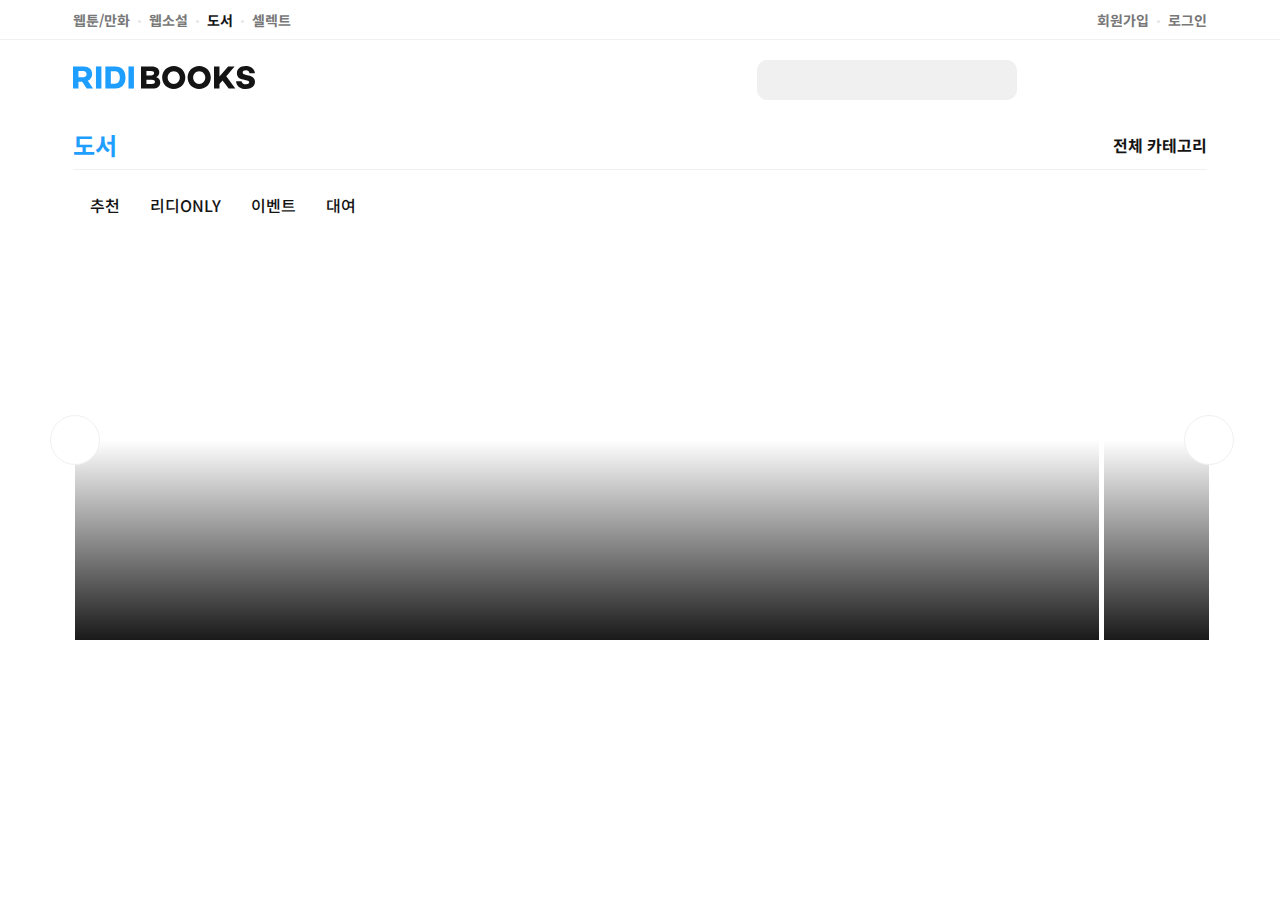
==== index.html @ 011b4545 "0718" ====
<!DOCTYPE html>
<html lang="ko">
<head>
    <meta charset="UTF-8">
    <meta http-equiv="X-UA-Compatible" content="IE=edge">
    <meta name="viewport" content="width=device-width, initial-scale=1.0">
    <title>도서추천 - 리디</title>

    <link rel="stylesheet" href="css/common.css">
    <link rel="stylesheet" href="css/index.css">
    <script src="https://ajax.aspnetcdn.com/ajax/jQuery/jquery-3.4.0.min.js"></script>
    <link rel="stylesheet" href="https://cdnjs.cloudflare.com/ajax/libs/font-awesome/6.1.1/css/all.min.css"
    integrity="sha512-KfkfwYDsLkIlwQp6LFnl8zNdLGxu9YAA1QvwINks4PhcElQSvqcyVLLD9aMhXd13uQjoXtEKNosOWaZqXgel0g=="
    crossorigin="anonymous" referrerpolicy="no-referrer" />



</head>
<body>
    <header>
        <div id="topBar">
            <div class="wrap">
                <ul id="genre" >
                    <li>웹툰/만화</li>
                    <li>웹소설</li>
                    <li>도서</li>
                    <li>셀렉트<i class="fa-solid fa-chevron-right"></i></li>
                </ul>
                <ul id="info">
                    <li>회원가입</li>
                    <li>로그인</li>
                </ul>
            </div>
        </div>
        <div id ="topImg">
            <div class="wrap">
                <div id="logo"><img src="img/logo_lidi.svg"><img src="img/logo_book.svg"></div>
                <div id="search"><i class="fa-solid fa-magnifying-glass"></i><input type="text"></div>
                <div id="icon">
                    <i class="fa-solid fa-bell fa-fw"></i>
                    <i class="fa-solid fa-cart-shopping fa-fw"></i>
                    <i class="fa-solid fa-book fa-fw"></i>
                    <i class="fa-solid fa-user fa-fw"></i>
                </div>
            </div>
        </div>
        <div id="nav">
            <div class="wrap">
                <p>도서</p>
                <div id="menu">
                    <i class="fa-solid fa-bars"></i>
                    <span>전체 카테고리</span>
                </div>
            </div>
        </div>
    </header>
    <div id="main">
        <div id ="bannerMenu">
            <div>추천</div>
            <div>리디ONLY</div>
            <div>이벤트</div>
            <div>대여</div>
        </div>
        <div id="banner">
            <div class="wrap">
                <div id="slides">
                    <div id="slideWrap">
                        <div class="slide" id="slide_1">
                            <div class="gradWrap">
                                <div class="bannerTxt">
                                    <div class="only">only</div>
                                    <h2>우리가 상상하는<br>이야기의 미래</h2>
                                    <p>우주라이크소설 7월 신작 OPEN!</p>
                                </div>
                                <div class="pageWrap">
                                    <span class="page">1</span>
                                    <span>/10</span>
                                </div>
                            </div>
                        </div>
                        <div class="slide" id="slide_2">
                            <div class="gradWrap">
                                <div class="bannerTxt">
                                    <div class="only">only</div>
                                    <h2>우리 사회에 만연한 차별을 이야기하다!</h2>
                                    <p>&lt;합의는 필요하지 않습니다&gt;</p>
                                </div>
                                <div class="pageWrap">
                                    <span class="page">2</span>
                                    <span>/10</span>
                                </div>
                            </div>
                        </div>
                        <div class="slide" id="slide_3">
                            <div class="gradWrap">
                                <div class="bannerTxt">
                                    <div class="only">only</div>
                                    <h2>전자책 신간 등록기념<br>할인 브랜드전</h2>
                                    <p>베가북스 20종 할인 혜택</p>
                                </div>
                                <div class="pageWrap">
                                    <span class="page">3</span>
                                    <span>/10</span>
                                </div>
                            </div>
                        </div>
                        <div class="slide" id="slide_4">
                            <div class="gradWrap">
                                <div class="bannerTxt">
                                    <div class="only">only</div>
                                    <h2>사이비 교단에서<br>실종신고가 접수됐다</h2>
                                    <p>전건우 원작&lt;희생양&gt;</p>
                                </div>
                                <div class="pageWrap">
                                    <span class="page">4</span>
                                    <span>/10</span>
                                </div>
                            </div>
                        </div>
                        <div class="slide" id="slide_5">
                            <div class="gradWrap">
                                <div class="bannerTxt">
                                    <div class="only">세트</div>
                                    <h2>여름맞이<br>해리포터 특별세트전</h2>
                                    <p>기간 한정 특별세트 + 5% 포인트백</p>
                                    <p>&copy;JKR/Pottermore. TM WBEI.</p>
                                </div>
                                <div class="pageWrap">
                                    <span class="page">5</span>
                                    <span>/10</span>
                                </div>
                            </div>
                        </div>
                        <div class="slide" id="slide_6">
                            <div class="gradWrap">
                                <div class="bannerTxt">
                                    <div class="only">셀렉트</div>
                                    <h2>리디셀렉트<br>7월 업데이트 공개!</h2>
                                    <p>새로운 도서들의 업데이트 일정을 미리 확인하세요</p>
                                </div>
                                <div class="pageWrap">
                                    <span class="page">6</span>
                                    <span>/10</span>
                                </div>
                            </div>
                        </div>
                        <div class="slide" id="slide_7">
                            <div class="gradWrap">
                                <div class="bannerTxt">
                                    <div class="only">only</div>
                                    <h2>수능 보기 싫어서<br>전염병 옮긴 아이들</h2>
                                    <p>범유진 원작 &lt;좀비주스&gt;</p>
                                </div>
                                <div class="pageWrap">
                                    <span class="page">7</span>
                                    <span>/10</span>
                                </div>
                            </div>
                        </div>
                        <div class="slide" id="slide_8">
                            <div class="gradWrap">
                                <div class="bannerTxt">
                                    <div class="only">only</div>
                                    <h2>파울로 코엘료 신간<br>&lt;다섯번째 산&gt;</h2>
                                    <p>당신만의 신화가 시작된다!</p>
                                    <p>&copy;파울로 코엘료/문학동네</p>
                                </div>
                                <div class="pageWrap">
                                    <span class="page">8</span>
                                    <span>/10</span>
                                </div>
                            </div>
                        </div>
                        <div class="slide" id="slide_9">
                            <div class="gradWrap">
                                <div class="bannerTxt">
                                    <div class="only">대여</div>
                                    <h2>미국 집집마다 있는<br>최고의 판타지</h2>
                                    <p>&lt;윙페더 사가&gt; 대여 90% <i class="fa-solid fa-caret-down"></i></p>
                                </div>
                                <div class="pageWrap">
                                    <span class="page">9</span>
                                    <span>/10</span>
                                </div>
                            </div>
                        </div>
                        <div class="slide" id="slide_10">
                            <div class="gradWrap">
                                <div class="bannerTxt">
                                    <div class="only">only</div>
                                    <h2>화제의 웹툰<br>원작 도서 모음전</h2>
                                    <p>재밌게 본 웹툰, 그 원작이 궁금하다면?</p>
                                </div>
                                <div class="pageWrap">
                                    <span class="page">10</span>
                                    <span>/10</span>
                                </div>
                            </div>
                        </div>
                    </div>
                </div>
                <ul>
                    <li id="prev"><i class="fa-solid fa-angle-left arrow"></i></li>
                    <li id="next"><i class="fa-solid fa-angle-right arrow"></i></li>
                </ul>
            </div>
        </div>
    </div>
    <footer></footer>
    <script src="javascript/index.js"></script>
</body>
</html>
---- css/common.css ----
* {margin: 0; padding: 0; box-sizing: border-box;}
ul,li,ol {list-style: none;}
a {text-decoration: none; color:black}
---- css/index.css ----
@import url("https://fonts.googleapis.com/css2?family=Noto+Sans+KR&display=swap");
@font-face {
  font-family: "RIDIBatang";
  src: url("https://cdn.jsdelivr.net/gh/projectnoonnu/noonfonts_twelve@1.0/RIDIBatang.woff") format("woff");
  font-weight: normal;
  font-style: normal;
}
p, i, li, span, div {
  font-family: -apple-system, BlinkMacSystemFont, "Apple SD Gothic Neo", "Helvetica Neue", ridi-roboto, "Noto Sans KR", sans-serif;
}

.wrap {
  width: 1134px;
  margin: 0 auto;
}

#topBar {
  width: 100%;
  height: 40px;
  border-bottom: 1px solid #f0f0f0;
}
#topBar .wrap {
  height: 40px;
  display: flex;
  justify-content: space-between;
}
#topBar .wrap ul {
  display: flex;
  align-items: center;
}

#genre li {
  float: left;
  font-size: 14px;
  color: rgb(120, 120, 120);
  font-weight: 700;
  cursor: pointer;
}
#genre li:not(:last-of-type)::after {
  content: "";
  width: 3px;
  height: 3px;
  border-radius: 50%;
  background: #e6e6e6;
  display: inline-block;
  margin: 3px 8px;
}
#genre li:nth-of-type(3) {
  cursor: context-menu;
  color: rgb(20, 20, 20);
}
#genre li:not(:nth-of-type(3)):hover {
  opacity: 0.4;
}

.fa-chevron-right {
  font-size: 0.8em;
}

#info li {
  float: left;
  font-size: 14px;
  color: rgb(120, 120, 120);
  font-weight: 700;
  cursor: pointer;
}
#info li:hover {
  opacity: 0.4;
}
#info li:not(:last-of-type)::after {
  content: "";
  width: 3px;
  height: 3px;
  border-radius: 50%;
  background: #e6e6e6;
  display: inline-block;
  margin: 3px 8px;
}

#topImg {
  width: 100%;
  height: 80px;
  display: flex;
  align-items: center;
}
#topImg .wrap {
  display: flex;
}

#logo {
  width: calc(100% - 260px - 180px - 10px);
  align-self: center;
}
#logo img {
  width: auto;
  height: 23px;
  margin-right: 7px;
  cursor: pointer;
}

#search {
  width: 260px;
  height: 40px;
  margin-right: 10px;
  background: #f0f0f0;
  border-radius: 10px;
  display: flex;
  align-items: center;
  justify-content: center;
}
#search i {
  font-size: 16px;
  color: #787878;
  margin-right: 10px;
}

input {
  width: 210px;
  border: none;
  background: transparent;
  font-size: 18px;
}
input:focus {
  outline: none;
}

#icon {
  width: 180px;
  height: 40px;
  display: flex;
  align-items: center;
  justify-content: center;
  font-size: 28px;
}

#nav .wrap {
  height: 50px;
  display: flex;
  align-items: center;
  justify-content: space-between;
  border-bottom: 1px solid #f0f0f0;
}
#nav p {
  font-size: 24px;
  color: #1e9eff;
  font-weight: 700;
}
#nav span {
  font-size: 16px;
  color: #141414;
  font-weight: 700;
  cursor: pointer;
}
#nav i {
  cursor: pointer;
  font-size: 16px;
}

#main {
  width: 1130px;
  height: auto;
  margin: 0 auto;
}

#bannerMenu {
  height: 70px;
  display: flex;
  align-items: center;
  font-weight: 500;
}
#bannerMenu div {
  width: auto;
  font-size: 16px;
  cursor: pointer;
  color: #141414;
  padding: 4px 15px;
}
#bannerMenu div:not(.on):hover {
  opacity: 0.4;
}

.on {
  background: #1e9eff;
  border-radius: 15px;
  cursor: context-menu !important;
  color: white !important;
  opacity: 1;
}

#slides {
  width: 100%;
  height: 400px;
  overflow: hidden;
  position: relative;
}

#slideWrap {
  width: 1000%;
  height: 400px;
}

.slide {
  width: 1024px;
  height: 400px;
  float: left;
  border-radius: 5px;
  margin-right: 5px;
  color: white;
  position: relative;
  background-position: center !important;
  background-size: cover !important;
  background-repeat: no-repeat !important;
}

.gradWrap {
  width: 100%;
  height: 100%;
  background-image: linear-gradient(transparent, rgba(0, 0, 0, 0), rgba(0, 0, 0, 0.9));
}

#banner .wrap {
  position: relative;
}
#banner .wrap li {
  width: 50px;
  height: 50px;
  background: white;
  position: absolute;
  top: 50%;
  border: 1px solid #f0f0f0;
  transform: translateY(-50%);
  border-radius: 50%;
  display: flex;
  align-items: center;
  justify-content: center;
  cursor: pointer;
}

#prev {
  left: -25px;
}

#next {
  right: -25px;
}

.arrow {
  font-size: 20px;
}
.arrow:hover {
  opacity: 0.4;
}

.bannerTxt {
  position: absolute;
  left: 40px;
  bottom: 40px;
  display: none;
}

.only {
  width: 40px;
  height: 20px;
  border: 1px solid white;
  border-radius: 2px;
  font-size: 10px;
  display: flex;
  align-items: center;
  justify-content: center;
  text-transform: uppercase;
}

.pageWrap {
  font-size: 14px;
  position: absolute;
  bottom: 40px;
  right: 40px;
  color: white;
  background: rgba(0, 0, 0, 0.1);
  border-radius: 12px;
  padding: 2px 10px;
  display: none;
}
.pageWrap span:nth-of-type(2) {
  opacity: 0.4;
}

.page {
  opacity: 1;
  margin-right: 3px;
}

#slide_5 p:last-of-type, #slide_8 p:last-of-type {
  opacity: 0.4;
  font-size: 12px;
}
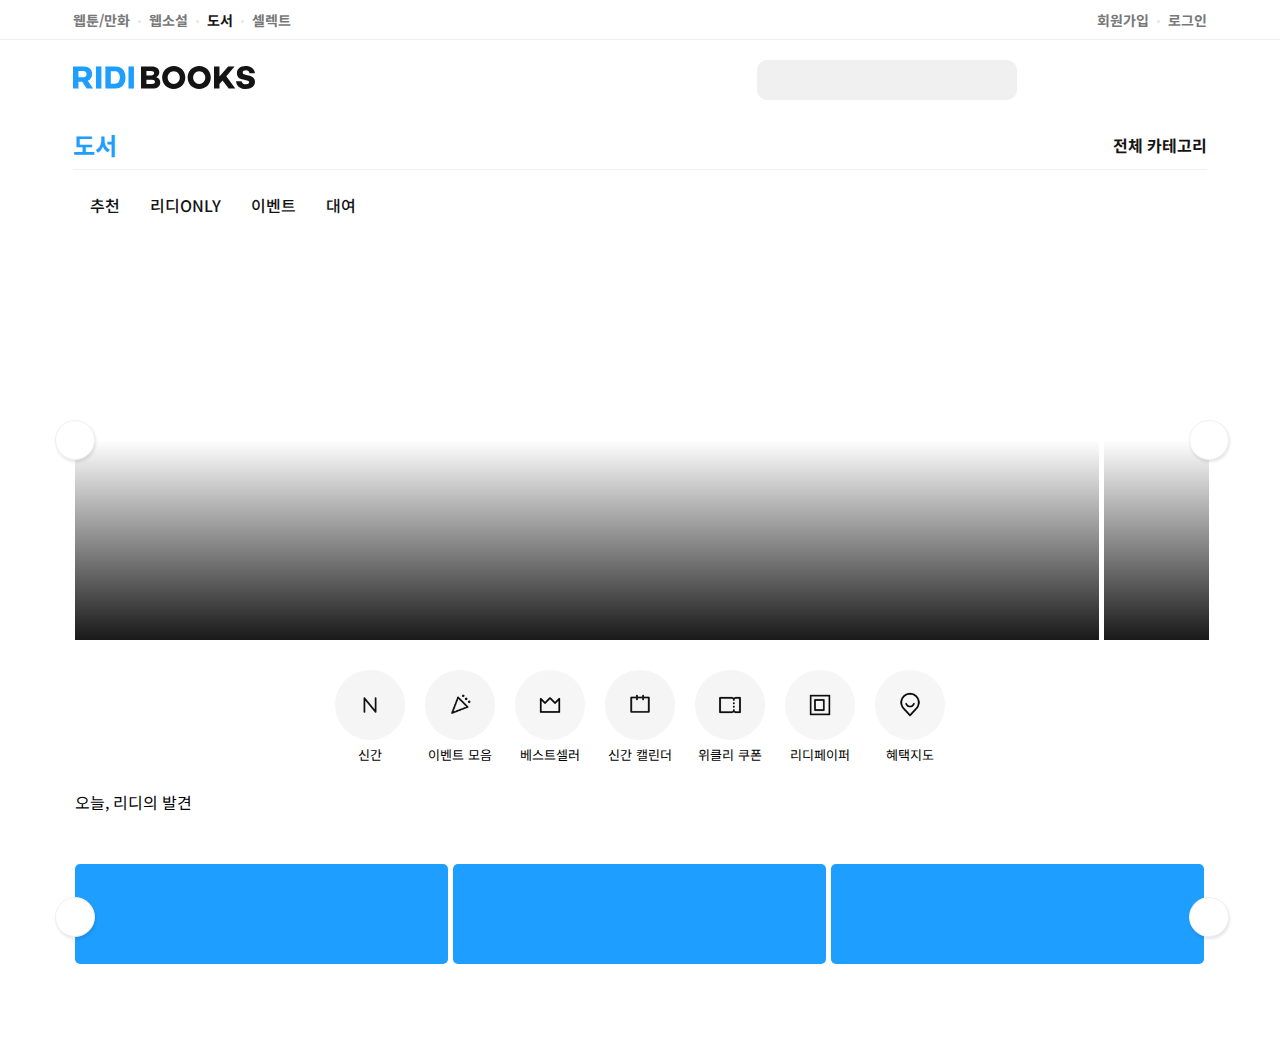
==== commit 5a827cf5: "0718_3" ====
--- a/index.html
+++ b/index.html
@@ -55,13 +55,13 @@
         </div>
     </header>
     <div id="main">
-        <div id ="bannerMenu">
+        <section id ="bannerMenu">
             <div>추천</div>
             <div>리디ONLY</div>
             <div>이벤트</div>
             <div>대여</div>
-        </div>
-        <div id="banner">
+        </section>
+        <section id="banner">
             <div class="wrap">
                 <div id="slides">
                     <div id="slideWrap">
@@ -204,7 +204,106 @@
                     <li id="next"><i class="fa-solid fa-angle-right arrow"></i></li>
                 </ul>
             </div>
-        </div>
+        </section>
+        <section id="iconMenu">
+            <div>
+                <div class="iconImg" id="iconImg_1"></div>
+                <div class="iconTxt">신간</div>
+            </div>
+            <div>
+                <div class="iconImg" id="iconImg_2"></div>
+                <div class="iconTxt">이벤트 모음</div>
+            </div>
+            <div>
+                <div class="iconImg" id="iconImg_3"></div>
+                <div class="iconTxt">베스트셀러</div>
+            </div>
+            <div>
+                <div class="iconImg" id="iconImg_4"></div>
+                <div class="iconTxt">신간 캘린더</div>
+            </div>
+            <div>
+                <div class="iconImg" id="iconImg_5"></div>
+                <div class="iconTxt">위클리 쿠폰</div>
+            </div>
+            <div>
+                <div class="iconImg" id="iconImg_6"></div>
+                <div class="iconTxt">리디페이퍼</div>
+            </div>
+            <div>
+                <div class="iconImg" id="iconImg_7"></div>
+                <div class="iconTxt">혜택지도</div>
+            </div>
+        </section>
+        <section id="slide_2">
+            <div class="wrap">
+                <p>오늘, 리디의 발견</p>
+                <div id="slides_2">
+                    <div id="slidesWrap_2">
+                        <div class="slide_2" id="slide_2_1">
+                            <div class="bookWrap">
+                                <div class="backColor">
+                                    <div class="thumb"></div>
+                                </div>
+                            </div>
+                            <div class="bookTxt"></div>
+                        </div>
+                        <div class="slide_2" id="slide_2_2">
+                            <div class="bookWrap">
+                                <div class="backColor">
+                                    <div class="thumb"></div>
+                                </div>
+                            </div>
+                            <div class="bookTxt"></div>
+                        </div>
+                        <div class="slide_2" id="slide_2_3">
+                            <div class="bookWrap">
+                                <div class="backColor">
+                                    <div class="thumb"></div>
+                                </div>
+                            </div>
+                            <div class="bookTxt"></div>
+                        </div>
+                        <div class="slide_2" id="slide_2_4">
+                            <div class="bookWrap">
+                                <div class="backColor">
+                                    <div class="thumb"></div>
+                                </div>
+                            </div>
+                            <div class="bookTxt"></div>
+                        </div>
+                        <div class="slide_2" id="slide_2_5">
+                            <div class="bookWrap">
+                                <div class="backColor">
+                                    <div class="thumb"></div>
+                                </div>
+                            </div>
+                            <div class="bookTxt"></div>
+                        </div>
+                        <div class="slide_2" id="slide_2_6">
+                            <div class="bookWrap">
+                                <div class="backColor">
+                                    <div class="thumb"></div>
+                                </div>
+                            </div>
+                            <div class="bookTxt"></div>
+                        </div>
+                        <div class="slide_2" id="slide_2_7">
+                            <div class="bookWrap">
+                                <div class="backColor">
+                                    <div class="thumb"></div>
+                                </div>
+                            </div>
+                            <div class="bookTxt"></div>
+                        </div>
+                    </div>
+                </div>
+                <ul>
+                    <li id="prev_2"><i class="fa-solid fa-angle-left arrow"></i></li>
+                    <li id="next_2"><i class="fa-solid fa-angle-right arrow"></i></li>
+                </ul>
+            </div>
+        </section>
     </div>
     <footer></footer>
     <script src="javascript/index.js"></script>
--- a/css/index.css
+++ b/css/index.css
@@ -222,8 +222,8 @@
   position: relative;
 }
 #banner .wrap li {
-  width: 50px;
-  height: 50px;
+  width: 40px;
+  height: 40px;
   background: white;
   position: absolute;
   top: 50%;
@@ -234,21 +234,22 @@
   align-items: center;
   justify-content: center;
   cursor: pointer;
+  box-shadow: 1px 2px 3px rgba(0, 0, 0, 0.1);
+}
+#banner .wrap li:hover i {
+  opacity: 0.4;
 }
 
 #prev {
-  left: -25px;
+  left: -20px;
 }
 
 #next {
-  right: -25px;
+  right: -20px;
 }
 
 .arrow {
   font-size: 20px;
-}
-.arrow:hover {
-  opacity: 0.4;
 }
 
 .bannerTxt {
@@ -293,4 +294,157 @@
 #slide_5 p:last-of-type, #slide_8 p:last-of-type {
   opacity: 0.4;
   font-size: 12px;
+}
+
+#iconMenu {
+  width: 100%;
+  height: 150px;
+  display: flex;
+  align-items: center;
+  justify-content: center;
+  cursor: pointer;
+}
+#iconMenu > div {
+  width: 70px;
+  height: 90px;
+  margin: 0px 10px;
+}
+
+.iconImg {
+  width: 70px;
+  height: 70px;
+  background-position: center !important;
+  background-size: cover !important;
+  background-repeat: no-repeat !important;
+}
+
+#iconImg_1 {
+  background: url(../img/icon_1.png);
+}
+
+#iconImg_2 {
+  background: url(../img/icon_2.png);
+}
+
+#iconImg_3 {
+  background: url(../img/icon_3.png);
+}
+
+#iconImg_4 {
+  background: url(../img/icon_4.png);
+}
+
+#iconImg_5 {
+  background: url(../img/icon_5.png);
+}
+
+#iconImg_6 {
+  background: url(../img/icon_6.png);
+}
+
+#iconImg_7 {
+  background: url(../img/icon_7.png);
+}
+
+.iconTxt {
+  font-size: 13px;
+  text-align: center;
+  padding-top: 5px;
+}
+
+#slides_2 {
+  width: 100%;
+  height: 230px;
+  overflow: hidden;
+  position: relative;
+}
+
+#slidesWrap_2 {
+  width: 300%;
+  height: 230px;
+}
+
+.slide_2 {
+  width: 378px;
+  height: 230px;
+  float: left;
+  border-radius: 5px;
+  color: white;
+  position: relative;
+}
+
+.bookWrap {
+  width: calc(100% - 5px);
+  height: 150px;
+  overflow: hidden;
+  position: relative;
+  margin-right: 5px;
+}
+.bookWrap .backColor {
+  width: 100%;
+  height: 100px;
+  position: absolute;
+  top: 50px;
+  background: #1e9eff;
+  border-radius: 5px;
+}
+.bookWrap .backColor .thumb {
+  height: 150px;
+  display: flex;
+  justify-content: center;
+  position: relative;
+  top: -50px;
+}
+.bookWrap .backColor .thumb img {
+  height: 170px;
+}
+
+.bookTxt {
+  width: 250px;
+  text-overflow: ellipsis;
+  text-align: center;
+  margin: 0 auto;
+}
+.bookTxt h2 {
+  padding-top: 10px;
+  color: black;
+  font-size: 16px;
+}
+.bookTxt p {
+  color: #787878;
+  font-size: 14px;
+}
+
+#slide_2 .wrap {
+  position: relative;
+}
+#slide_2 .wrap li {
+  width: 40px;
+  height: 40px;
+  background: white;
+  position: absolute;
+  top: 50%;
+  border: 1px solid #f0f0f0;
+  transform: translateY(-50%);
+  border-radius: 50%;
+  display: flex;
+  align-items: center;
+  justify-content: center;
+  cursor: pointer;
+  box-shadow: 1px 2px 3px rgba(0, 0, 0, 0.1);
+}
+#slide_2 .wrap li:hover i {
+  opacity: 0.4;
+}
+
+#prev_2 {
+  left: -20px;
+}
+
+#next_2 {
+  right: -20px;
+}
+
+.hide {
+  display: none !important;
 }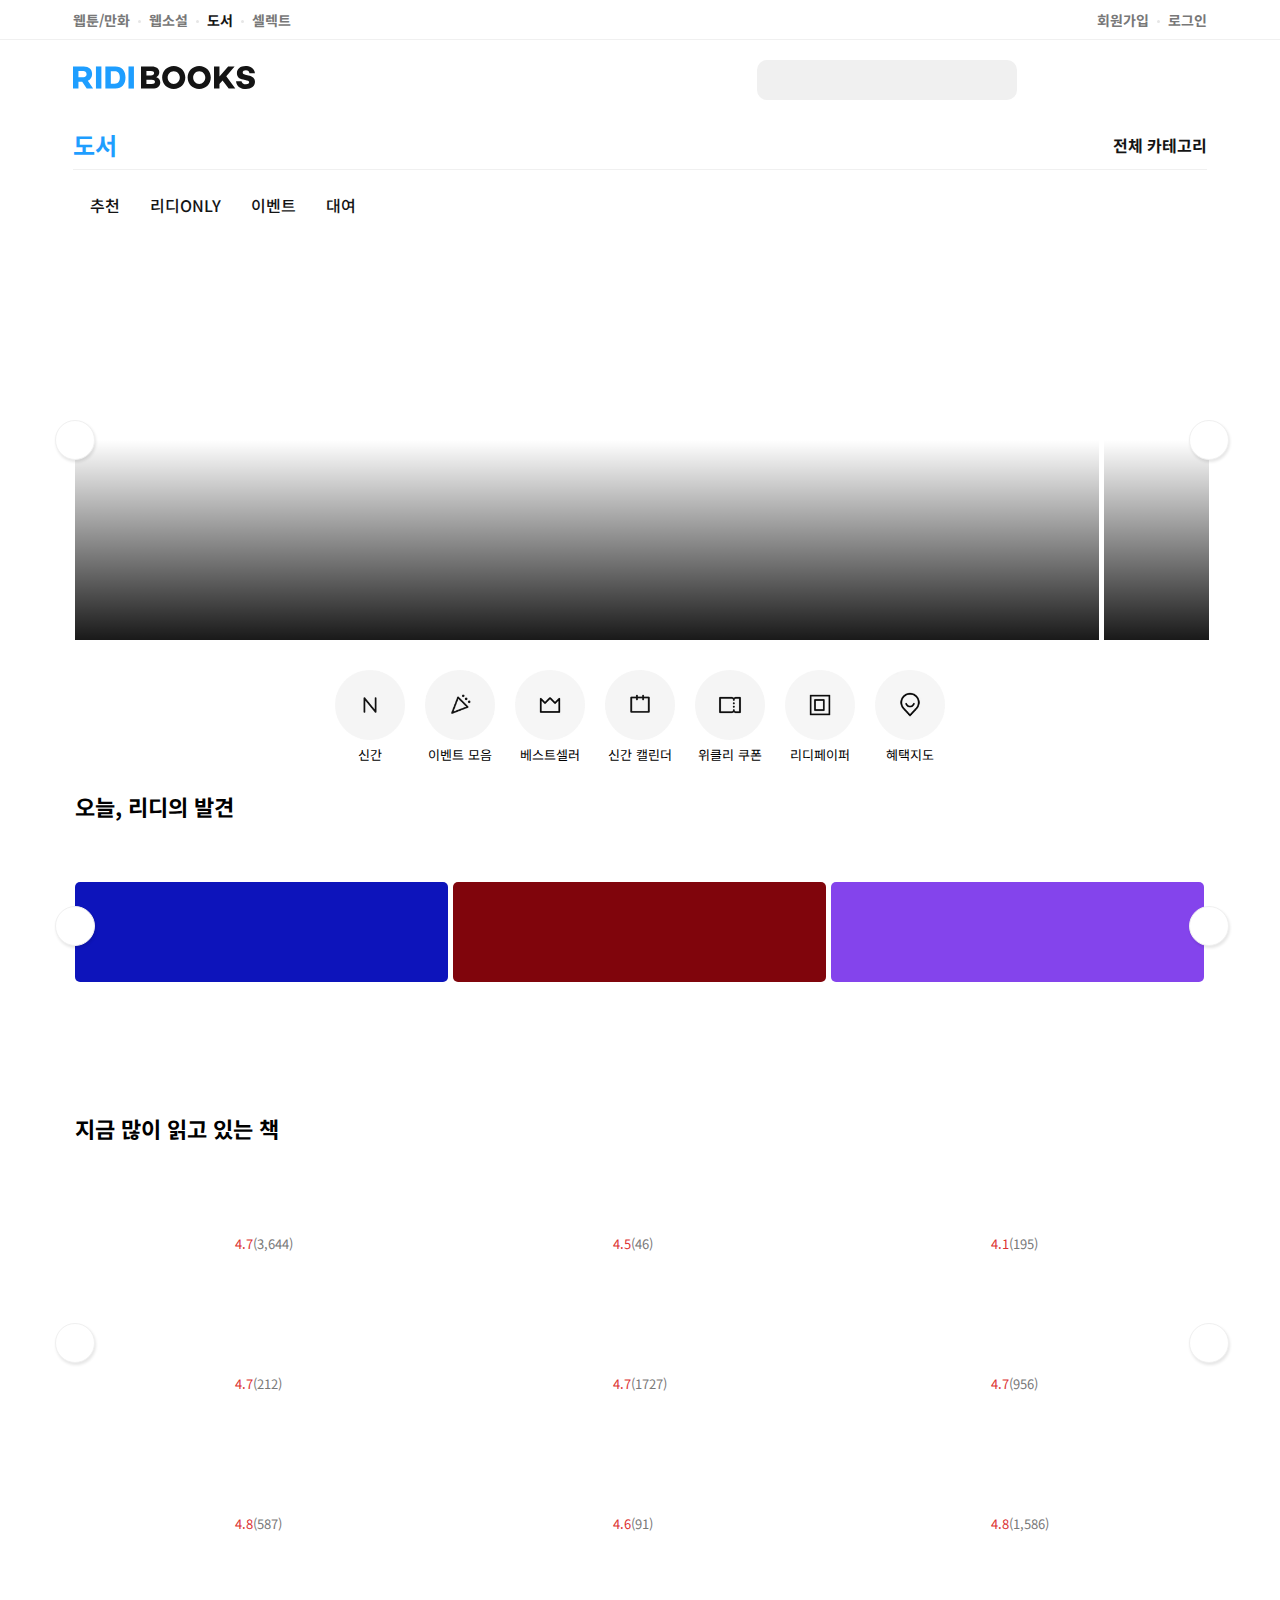
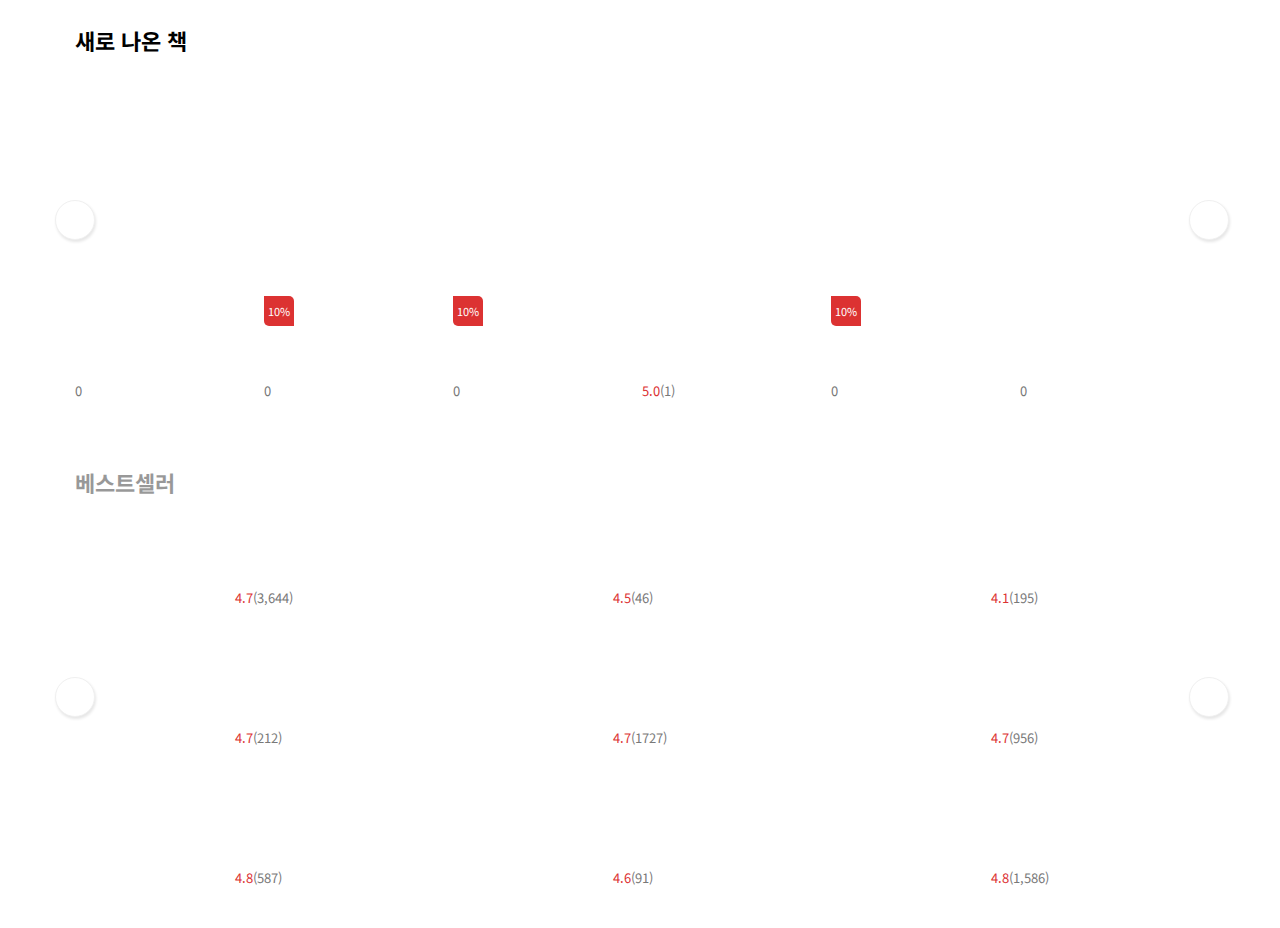
==== commit 9f19313e: "0719" ====
--- a/index.html
+++ b/index.html
@@ -304,6 +304,491 @@
                 </ul>
             </div>
         </section>
+        <section id="slide_3">
+            <div class="wrap">
+                <p>지금 많이 읽고 있는 책</p>
+                <div id="slides_3">
+                    <div id="slidesWrap_3">
+                        <div class="slide_3" id="slide_3_1">
+                            <div class="cover"></div>
+                            <div class="rank"></div>
+                            <div class="textWrap_3">
+                                <div class="title"></div>
+                                <div class="writer"></div>
+                                <div class="star"><span>4.7</span><span>(3,644)</span></div>
+                            </div>
+                        </div>
+                        <div class="slide_3" id="slide_3_2">
+                            <div class="cover"></div>
+                            <div class="rank"></div>
+                            <div class="textWrap_3">
+                                <div class="title"></div>
+                                <div class="writer"></div>
+                                <div class="star"><span>4.7</span><span>(212)</span></div>
+                            </div>
+                        </div>
+                        <div class="slide_3" id="slide_3_3">
+                            <div class="cover"></div>
+                            <div class="rank"></div>
+                            <div class="textWrap_3">
+                                <div class="title"></div>
+                                <div class="writer"></div>
+                                <div class="star"><span>4.8</span><span>(587)</span></div>
+                            </div>
+                        </div>
+                        <div class="slide_3" id="slide_3_4">
+                            <div class="cover"></div>
+                            <div class="rank"></div>
+                            <div class="textWrap_3">
+                                <div class="title"></div>
+                                <div class="writer"></div>
+                                <div class="star"><span>4.5</span><span>(46)</span></div>
+                            </div>
+                        </div>
+                        <div class="slide_3" id="slide_3_5">
+                            <div class="cover"></div>
+                            <div class="rank"></div>
+                            <div class="textWrap_3">
+                                <div class="title"></div>
+                                <div class="writer"></div>
+                                <div class="star"><span>4.7</span><span>(1727)</span></div>
+                            </div>
+                        </div>
+                        <div class="slide_3" id="slide_3_6">
+                            <div class="cover"></div>
+                            <div class="rank"></div>
+                            <div class="textWrap_3">
+                                <div class="title"></div>
+                                <div class="writer"></div>
+                                <div class="star"><span>4.6</span><span>(91)</span></div>
+                            </div>
+                        </div>
+                        <div class="slide_3" id="slide_3_7">
+                            <div class="cover"></div>
+                            <div class="rank"></div>
+                            <div class="textWrap_3">
+                                <div class="title"></div>
+                                <div class="writer"></div>
+                                <div class="star"><span>4.1</span><span>(195)</span></div>
+                            </div>
+                        </div>
+                        <div class="slide_3" id="slide_3_8">
+                            <div class="cover"></div>
+                            <div class="rank"></div>
+                            <div class="textWrap_3">
+                                <div class="title"></div>
+                                <div class="writer"></div>
+                                <div class="star"><span>4.7</span><span>(956)</span></div>
+                            </div>
+                        </div>
+                        <div class="slide_3" id="slide_3_9">
+                            <div class="cover"></div>
+                            <div class="rank"></div>
+                            <div class="textWrap_3">
+                                <div class="title"></div>
+                                <div class="writer"></div>
+                                <div class="star"><span>4.8</span><span>(1,586)</span></div>
+                            </div>
+                        </div>
+                        <div class="slide_3" id="slide_3_10">
+                            <div class="cover"></div>
+                            <div class="rank"></div>
+                            <div class="textWrap_3">
+                                <div class="title"></div>
+                                <div class="writer"></div>
+                                <div class="star"><span>4.1</span><span>(23)</span></div>
+                            </div>
+                        </div>
+                        <div class="slide_3" id="slide_3_11">
+                            <div class="cover"></div>
+                            <div class="rank"></div>
+                            <div class="textWrap_3">
+                                <div class="title"></div>
+                                <div class="writer"></div>
+                                <div class="star"><span>4.8</span><span>(468)</span></div>
+                            </div>
+                        </div>
+                        <div class="slide_3" id="slide_3_12">
+                            <div class="cover"></div>
+                            <div class="rank"></div>
+                            <div class="textWrap_3">
+                                <div class="title"></div>
+                                <div class="writer"></div>
+                                <div class="star"><span>0</span><span>()</span></div>
+                            </div>
+                        </div>
+                        <div class="slide_3" id="slide_3_13">
+                            <div class="cover"></div>
+                            <div class="rank"></div>
+                            <div class="textWrap_3">
+                                <div class="title"></div>
+                                <div class="writer"></div>
+                                <div class="star"><span>4.8</span><span>(379)</span></div>
+                            </div>
+                        </div>
+                        <div class="slide_3" id="slide_3_14">
+                            <div class="cover"></div>
+                            <div class="rank"></div>
+                            <div class="textWrap_3">
+                                <div class="title"></div>
+                                <div class="writer"></div>
+                                <div class="star"><span>4.2</span><span>(38)</span></div>
+                            </div>
+                        </div>
+                        <div class="slide_3" id="slide_3_15">
+                            <div class="cover"></div>
+                            <div class="rank"></div>
+                            <div class="textWrap_3">
+                                <div class="title"></div>
+                                <div class="writer"></div>
+                                <div class="star"><span>4.6</span><span>(167)</span></div>
+                            </div>
+                        </div>
+                        <div class="slide_3" id="slide_3_16">
+                            <div class="cover"></div>
+                            <div class="rank"></div>
+                            <div class="textWrap_3">
+                                <div class="title"></div>
+                                <div class="writer"></div>
+                                <div class="star"><span>4.5</span><span>(68)</span></div>
+                            </div>
+                        </div>
+                        <div class="slide_3" id="slide_3_17">
+                            <div class="cover"></div>
+                            <div class="rank"></div>
+                            <div class="textWrap_3">
+                                <div class="title"></div>
+                                <div class="writer"></div>
+                                <div class="star"><span>4.1</span><span>(120)</span></div>
+                            </div>
+                        </div>
+                        <div class="slide_3" id="slide_3_18">
+                            <div class="cover"></div>
+                            <div class="rank"></div>
+                            <div class="textWrap_3">
+                                <div class="title"></div>
+                                <div class="writer"></div>
+                                <div class="star"><span>4.3</span><span>(8)</span></div>
+                            </div>
+                        </div>
+                    </div>
+
+                </div>
+                <ul>
+                    <li id="prev_3"><i class="fa-solid fa-angle-left arrow"></i></li>
+                    <li id="next_3"><i class="fa-solid fa-angle-right arrow"></i></li>
+                </ul>
+            </div>
+        </section>
+        <section id="slide_4">
+            <div class="wrap">
+                <p>새로 나온 책<i class="fa-solid fa-chevron-right"></i></p>
+                <div id="slides_4">
+                    <div id="slidesWrap_4">
+                        <div id="slide_4_1" class="slide_4">
+                            <div class="thumb_4"></div>
+                            <div class="title_4"></div>
+                            <div class="author_4"></div>
+                            <div class="star_4"><i class='fa-solid fa-star'></i><span></span><span>0</span></div>
+                        </div>
+                        <div id="slide_4_2" class="slide_4">
+                            <div class="thumb_4"><div class="discount">10%</div></div>
+                            <div class="title_4"></div>
+                            <div class="author_4"></div>
+                            <div class="star_4"><i class='fa-solid fa-star'></i><span></span><span>0</span></div>
+                        </div>
+                        <div id="slide_4_3" class="slide_4">
+                            <div class="thumb_4"><div class="discount">10%</div></div>
+                            <div class="title_4"></div>
+                            <div class="author_4"></div>
+                            <div class="star_4"><i class='fa-solid fa-star'></i><span></span><span>0</span></div>
+                        </div>
+                        <div id="slide_4_4" class="slide_4">
+                            <div class="thumb_4"></div>
+                            <div class="title_4"></div>
+                            <div class="author_4"></div>
+                            <div class="star_4"><i class='fa-solid fa-star'></i><span>5.0</span><span>(1)</span></div>
+                        </div>
+                        <div id="slide_4_5" class="slide_4">
+                            <div class="thumb_4"><div class="discount">10%</div></div>
+                            <div class="title_4"></div>
+                            <div class="author_4"></div>
+                            <div class="star_4"><i class='fa-solid fa-star'></i><span></span><span>0</span></div>
+                        </div>
+                        <div id="slide_4_6" class="slide_4">
+                            <div class="thumb_4"></div>
+                            <div class="title_4"></div>
+                            <div class="author_4"></div>
+                            <div class="star_4"><i class='fa-solid fa-star'></i><span></span><span>0</span></div>
+                        </div>
+                        <div id="slide_4_7" class="slide_4">
+                            <div class="thumb_4"></div>
+                            <div class="title_4"></div>
+                            <div class="author_4"></div>
+                            <div class="star_4"><i class='fa-solid fa-star'></i><span></span><span>0</span></div>
+                        </div>
+                        <div id="slide_4_8" class="slide_4">
+                            <div class="thumb_4"><div class="discount">10%</div></div>
+                            <div class="title_4"></div>
+                            <div class="author_4"></div>
+                            <div class="star_4"><i class='fa-solid fa-star'></i><span></span><span>0</span></div>
+                        </div>
+                        <div id="slide_4_9" class="slide_4">
+                            <div class="thumb_4"><div class="discount">10%</div></div>
+                            <div class="title_4"></div>
+                            <div class="author_4"></div>
+                            <div class="star_4"><i class='fa-solid fa-star'></i><span></span><span>0</span></div>
+                        </div>
+                        <div id="slide_4_10" class="slide_4">
+                            <div class="thumb_4"><div class="discount">10%</div></div>
+                            <div class="title_4"></div>
+                            <div class="author_4"></div>
+                            <div class="star_4"><i class='fa-solid fa-star'></i><span></span><span>0</span></div>
+                        </div>
+                        <div id="slide_4_11" class="slide_4">
+                            <div class="thumb_4"></div>
+                            <div class="title_4"></div>
+                            <div class="author_4"></div>
+                            <div class="star_4"><i class='fa-solid fa-star'></i><span>5.0</span><span>(1)</span></div>
+                        </div>
+                        <div id="slide_4_12" class="slide_4">
+                            <div class="thumb_4"></div>
+                            <div class="title_4"></div>
+                            <div class="author_4"></div>
+                            <div class="star_4"><i class='fa-solid fa-star'></i><span></span><span>0</span></div>
+                        </div>
+                        <div id="slide_4_13" class="slide_4">
+                            <div class="thumb_4"><div class="discount">10%</div></div>
+                            <div class="title_4"></div>
+                            <div class="author_4"></div>
+                            <div class="star_4"><i class='fa-solid fa-star'></i><span></span><span>0</span></div>
+                        </div>
+                        <div id="slide_4_14" class="slide_4">
+                            <div class="thumb_4"><div class="discount">10%</div></div>
+                            <div class="title_4"></div>
+                            <div class="author_4"></div>
+                            <div class="star_4"><i class='fa-solid fa-star'></i><span></span><span>0</span></div>
+                        </div>
+                        <div id="slide_4_15" class="slide_4">
+                            <div class="thumb_4"><div class="discount">10%</div></div>
+                            <div class="title_4"></div>
+                            <div class="author_4"></div>
+                            <div class="star_4"><i class='fa-solid fa-star'></i><span></span><span>0</span></div>
+                        </div>
+                        <div id="slide_4_16" class="slide_4">
+                            <div class="thumb_4"><div class="discount">10%</div></div>
+                            <div class="title_4"></div>
+                            <div class="author_4"></div>
+                            <div class="star_4"><i class='fa-solid fa-star'></i><span></span><span>0</span></div>
+                        </div>
+                        <div id="slide_4_17" class="slide_4">
+                            <div class="thumb_4"></div>
+                            <div class="title_4"></div>
+                            <div class="author_4"></div>
+                            <div class="star_4"><i class='fa-solid fa-star'></i><span></span><span>0</span></div>
+                        </div>
+                        <div id="slide_4_18" class="slide_4">
+                            <div class="thumb_4"><div class="discount">10%</div></div>
+                            <div class="title_4"></div>
+                            <div class="author_4"></div>
+                            <div class="star_4"><i class='fa-solid fa-star'></i><span></span><span>0</span></div>
+                        </div>
+                        <div id="slide_4_19" class="slide_4">
+                            <div class="thumb_4"></div>
+                            <div class="title_4"></div>
+                            <div class="author_4"></div>
+                            <div class="star_4"><i class='fa-solid fa-star'></i><span></span><span>0</span></div>
+                        </div>
+                        <div id="slide_4_20" class="slide_4">
+                            <div class="thumb_4"><div class="discount">10%</div></div>
+                            <div class="title_4"></div>
+                            <div class="author_4"></div>
+                            <div class="star_4"><i class='fa-solid fa-star'></i><span></span><span>0</span></div>
+                        </div>
+                    </div>
+                </div>
+                <ul>
+                    <li id="prev_4"><i class="fa-solid fa-angle-left arrow"></i></li>
+                    <li id="next_4"><i class="fa-solid fa-angle-right arrow"></i></li>
+                </ul>
+            </div>
+        </section>
+        <section id="slide_5">
+            <div class="wrap">
+                <p>베스트셀러<i class="fa-solid fa-chevron-right"></i></p>
+                <div id="slides_5">
+                    <div id="slidesWrap_5">
+                        <div class="slide_5" id="slide_5_1">
+                            <div class="cover"></div>
+                            <div class="rank"></div>
+                            <div class="textWrap_5">
+                                <div class="title"></div>
+                                <div class="writer"></div>
+                                <div class="star"><span>4.7</span><span>(3,644)</span></div>
+                            </div>
+                        </div>
+                        <div class="slide_5" id="slide_5_2">
+                            <div class="cover"></div>
+                            <div class="rank"></div>
+                            <div class="textWrap_5">
+                                <div class="title"></div>
+                                <div class="writer"></div>
+                                <div class="star"><span>4.7</span><span>(212)</span></div>
+                            </div>
+                        </div>
+                        <div class="slide_5" id="slide_5_3">
+                            <div class="cover"></div>
+                            <div class="rank"></div>
+                            <div class="textWrap_5">
+                                <div class="title"></div>
+                                <div class="writer"></div>
+                                <div class="star"><span>4.8</span><span>(587)</span></div>
+                            </div>
+                        </div>
+                        <div class="slide_5" id="slide_5_4">
+                            <div class="cover"></div>
+                            <div class="rank"></div>
+                            <div class="textWrap_5">
+                                <div class="title"></div>
+                                <div class="writer"></div>
+                                <div class="star"><span>4.5</span><span>(46)</span></div>
+                            </div>
+                        </div>
+                        <div class="slide_5" id="slide_5_5">
+                            <div class="cover"></div>
+                            <div class="rank"></div>
+                            <div class="textWrap_5">
+                                <div class="title"></div>
+                                <div class="writer"></div>
+                                <div class="star"><span>4.7</span><span>(1727)</span></div>
+                            </div>
+                        </div>
+                        <div class="slide_5" id="slide_5_6">
+                            <div class="cover"></div>
+                            <div class="rank"></div>
+                            <div class="textWrap_5">
+                                <div class="title"></div>
+                                <div class="writer"></div>
+                                <div class="star"><span>4.6</span><span>(91)</span></div>
+                            </div>
+                        </div>
+                        <div class="slide_5" id="slide_5_7">
+                            <div class="cover"></div>
+                            <div class="rank"></div>
+                            <div class="textWrap_5">
+                                <div class="title"></div>
+                                <div class="writer"></div>
+                                <div class="star"><span>4.1</span><span>(195)</span></div>
+                            </div>
+                        </div>
+                        <div class="slide_5" id="slide_5_8">
+                            <div class="cover"></div>
+                            <div class="rank"></div>
+                            <div class="textWrap_5">
+                                <div class="title"></div>
+                                <div class="writer"></div>
+                                <div class="star"><span>4.7</span><span>(956)</span></div>
+                            </div>
+                        </div>
+                        <div class="slide_5" id="slide_5_9">
+                            <div class="cover"></div>
+                            <div class="rank"></div>
+                            <div class="textWrap_5">
+                                <div class="title"></div>
+                                <div class="writer"></div>
+                                <div class="star"><span>4.8</span><span>(1,586)</span></div>
+                            </div>
+                        </div>
+                        <div class="slide_5" id="slide_5_10">
+                            <div class="cover"></div>
+                            <div class="rank"></div>
+                            <div class="textWrap_5">
+                                <div class="title"></div>
+                                <div class="writer"></div>
+                                <div class="star"><span>4.1</span><span>(23)</span></div>
+                            </div>
+                        </div>
+                        <div class="slide_5" id="slide_5_11">
+                            <div class="cover"></div>
+                            <div class="rank"></div>
+                            <div class="textWrap_5">
+                                <div class="title"></div>
+                                <div class="writer"></div>
+                                <div class="star"><span>4.8</span><span>(468)</span></div>
+                            </div>
+                        </div>
+                        <div class="slide_5" id="slide_5_12">
+                            <div class="cover"></div>
+                            <div class="rank"></div>
+                            <div class="textWrap_5">
+                                <div class="title"></div>
+                                <div class="writer"></div>
+                                <div class="star"><span>0</span><span>()</span></div>
+                            </div>
+                        </div>
+                        <div class="slide_5" id="slide_5_13">
+                            <div class="cover"></div>
+                            <div class="rank"></div>
+                            <div class="textWrap_5">
+                                <div class="title"></div>
+                                <div class="writer"></div>
+                                <div class="star"><span>4.8</span><span>(379)</span></div>
+                            </div>
+                        </div>
+                        <div class="slide_5" id="slide_5_14">
+                            <div class="cover"></div>
+                            <div class="rank"></div>
+                            <div class="textWrap_5">
+                                <div class="title"></div>
+                                <div class="writer"></div>
+                                <div class="star"><span>4.2</span><span>(38)</span></div>
+                            </div>
+                        </div>
+                        <div class="slide_5" id="slide_5_15">
+                            <div class="cover"></div>
+                            <div class="rank"></div>
+                            <div class="textWrap_5">
+                                <div class="title"></div>
+                                <div class="writer"></div>
+                                <div class="star"><span>4.6</span><span>(167)</span></div>
+                            </div>
+                        </div>
+                        <div class="slide_5" id="slide_5_16">
+                            <div class="cover"></div>
+                            <div class="rank"></div>
+                            <div class="textWrap_5">
+                                <div class="title"></div>
+                                <div class="writer"></div>
+                                <div class="star"><span>4.5</span><span>(68)</span></div>
+                            </div>
+                        </div>
+                        <div class="slide_5" id="slide_5_17">
+                            <div class="cover"></div>
+                            <div class="rank"></div>
+                            <div class="textWrap_5">
+                                <div class="title"></div>
+                                <div class="writer"></div>
+                                <div class="star"><span>4.1</span><span>(120)</span></div>
+                            </div>
+                        </div>
+                        <div class="slide_5" id="slide_5_18">
+                            <div class="cover"></div>
+                            <div class="rank"></div>
+                            <div class="textWrap_5">
+                                <div class="title"></div>
+                                <div class="writer"></div>
+                                <div class="star"><span>4.3</span><span>(8)</span></div>
+                            </div>
+                        </div>
+                    </div>
+
+                </div>
+                <ul>
+                    <li id="prev_3"><i class="fa-solid fa-angle-left arrow"></i></li>
+                    <li id="next_3"><i class="fa-solid fa-angle-right arrow"></i></li>
+                </ul>
+            </div>
+        </section>
     </div>
     <footer></footer>
     <script src="javascript/index.js"></script>
--- a/css/index.css
+++ b/css/index.css
@@ -240,11 +240,11 @@
   opacity: 0.4;
 }
 
-#prev {
+#prev, #prev_2, #prev_3, #prev_4 {
   left: -20px;
 }
 
-#next {
+#next, #next_2, #next_3, #next_4 {
   right: -20px;
 }
 
@@ -302,7 +302,6 @@
   display: flex;
   align-items: center;
   justify-content: center;
-  cursor: pointer;
 }
 #iconMenu > div {
   width: 70px;
@@ -313,6 +312,7 @@
 .iconImg {
   width: 70px;
   height: 70px;
+  cursor: pointer;
   background-position: center !important;
   background-size: cover !important;
   background-repeat: no-repeat !important;
@@ -322,34 +322,63 @@
   background: url(../img/icon_1.png);
 }
 
+#slide_2_1 > .bookWrap > .backColor {
+  background: #0d14bb;
+}
+
 #iconImg_2 {
   background: url(../img/icon_2.png);
 }
 
+#slide_2_2 > .bookWrap > .backColor {
+  background: #80050c;
+}
+
 #iconImg_3 {
   background: url(../img/icon_3.png);
 }
 
+#slide_2_3 > .bookWrap > .backColor {
+  background: #8444ec;
+}
+
 #iconImg_4 {
   background: url(../img/icon_4.png);
 }
 
+#slide_2_4 > .bookWrap > .backColor {
+  background: #04455c;
+}
+
 #iconImg_5 {
   background: url(../img/icon_5.png);
 }
 
+#slide_2_5 > .bookWrap > .backColor {
+  background: #266090;
+}
+
 #iconImg_6 {
   background: url(../img/icon_6.png);
 }
 
+#slide_2_6 > .bookWrap > .backColor {
+  background: #1f3200;
+}
+
 #iconImg_7 {
   background: url(../img/icon_7.png);
+}
+
+#slide_2_7 > .bookWrap > .backColor {
+  background: #544444;
 }
 
 .iconTxt {
   font-size: 13px;
   text-align: center;
   padding-top: 5px;
+  cursor: pointer;
 }
 
 #slides_2 {
@@ -371,6 +400,7 @@
   border-radius: 5px;
   color: white;
   position: relative;
+  cursor: pointer;
 }
 
 .bookWrap {
@@ -385,7 +415,6 @@
   height: 100px;
   position: absolute;
   top: 50px;
-  background: #1e9eff;
   border-radius: 5px;
 }
 .bookWrap .backColor .thumb {
@@ -436,15 +465,342 @@
 #slide_2 .wrap li:hover i {
   opacity: 0.4;
 }
-
-#prev_2 {
-  left: -20px;
-}
-
-#next_2 {
-  right: -20px;
+#slide_2 .wrap > p {
+  font-size: 22px;
+  font-weight: 700;
+  margin-bottom: 10px;
 }
 
 .hide {
   display: none !important;
+}
+
+#slide_3 {
+  margin-top: 50px;
+}
+#slide_3 .wrap {
+  position: relative;
+}
+#slide_3 .wrap li {
+  width: 40px;
+  height: 40px;
+  background: white;
+  position: absolute;
+  top: 50%;
+  border: 1px solid #f0f0f0;
+  transform: translateY(-50%);
+  border-radius: 50%;
+  display: flex;
+  align-items: center;
+  justify-content: center;
+  cursor: pointer;
+  box-shadow: 1px 2px 3px rgba(0, 0, 0, 0.1);
+}
+#slide_3 .wrap li:hover i {
+  opacity: 0.4;
+}
+#slide_3 .wrap > p {
+  font-size: 22px;
+  font-weight: 700;
+  margin-bottom: 10px;
+}
+
+#slides_3 {
+  width: 100%;
+  height: 420px;
+  overflow: hidden;
+}
+#slides_3 #slidesWrap_3 {
+  width: 200%;
+  height: 100%;
+  display: flex;
+  flex-direction: column;
+  flex-wrap: wrap;
+}
+#slides_3 #slidesWrap_3 .slide_3 {
+  width: 378px;
+  height: 140px;
+  display: flex;
+  position: relative;
+  flex-wrap: wrap;
+  padding-right: 10px;
+  padding-bottom: 10px;
+}
+#slides_3 #slidesWrap_3 .slide_3 .cover {
+  width: 80px;
+  height: 100%;
+  cursor: pointer;
+}
+#slides_3 #slidesWrap_3 .slide_3 .cover img {
+  width: 100% !important;
+  height: 100% !important;
+  border-radius: 5px;
+  background-position: center !important;
+  background-size: cover !important;
+  background-repeat: no-repeat !important;
+}
+#slides_3 #slidesWrap_3 .slide_3 .rank {
+  width: 80px;
+  height: 100%;
+  display: flex;
+  align-items: center;
+  justify-content: center;
+}
+#slides_3 #slidesWrap_3 .slide_3 .textWrap_3 {
+  width: calc(100% - 160px);
+  height: 100%;
+  display: flex;
+  flex-direction: column;
+  justify-content: center;
+}
+#slides_3 #slidesWrap_3 .slide_3 .textWrap_3 .title {
+  width: 100%;
+  height: 20px;
+  font-size: 16px;
+  font-weight: 700;
+  margin-bottom: 5px;
+  cursor: pointer;
+}
+#slides_3 #slidesWrap_3 .slide_3 .textWrap_3 .writer {
+  width: 100%;
+  height: 20px;
+  font-size: 13px;
+  color: #787878;
+  margin-bottom: 5px;
+  cursor: pointer;
+}
+#slides_3 #slidesWrap_3 .slide_3 .textWrap_3 .writer:hover {
+  opacity: 0.4;
+}
+#slides_3 #slidesWrap_3 .slide_3 .textWrap_3 .star {
+  width: 100%;
+  height: 20px;
+  font-size: 13px;
+}
+#slides_3 #slidesWrap_3 .slide_3 .textWrap_3 .star i {
+  color: #dc3232;
+}
+#slides_3 #slidesWrap_3 .slide_3 .textWrap_3 .star span:nth-of-type(1) {
+  color: #dc3232;
+}
+#slides_3 #slidesWrap_3 .slide_3 .textWrap_3 .star span:nth-of-type(2) {
+  color: #787878;
+}
+
+#slide_4 {
+  margin-top: 50px;
+}
+#slide_4 .wrap {
+  position: relative;
+}
+#slide_4 .wrap li {
+  width: 40px;
+  height: 40px;
+  background: white;
+  position: absolute;
+  top: 50%;
+  border: 1px solid #f0f0f0;
+  transform: translateY(-50%);
+  border-radius: 50%;
+  display: flex;
+  align-items: center;
+  justify-content: center;
+  cursor: pointer;
+  box-shadow: 1px 2px 3px rgba(0, 0, 0, 0.1);
+}
+#slide_4 .wrap li:hover i {
+  opacity: 0.4;
+}
+#slide_4 .wrap > p {
+  font-size: 22px;
+  font-weight: 700;
+  margin-bottom: 10px;
+  cursor: pointer;
+}
+
+#slides_4 {
+  width: 100%;
+  height: 350px;
+  overflow: hidden;
+}
+#slides_4 #slidesWrap_4 {
+  width: 1000%;
+  height: 100%;
+}
+#slides_4 #slidesWrap_4 .slide_4 {
+  float: left;
+  width: 189px;
+  height: 100%;
+  padding-right: 5px;
+  display: flex;
+  flex-direction: column;
+}
+#slides_4 #slidesWrap_4 .slide_4 .thumb_4 {
+  width: 100%;
+  height: 260px;
+  border-radius: 5px;
+  position: relative;
+}
+#slides_4 #slidesWrap_4 .slide_4 .thumb_4 img {
+  width: 100% !important;
+  height: 100% !important;
+  border-radius: 5px;
+  background-position: center !important;
+  background-size: cover !important;
+  background-repeat: no-repeat !important;
+}
+#slides_4 #slidesWrap_4 .slide_4 .title_4 {
+  margin-top: 5px;
+  width: 100%;
+  height: 20px;
+  font-size: 16px;
+  font-weight: 700;
+}
+#slides_4 #slidesWrap_4 .slide_4 .author_4 {
+  margin-top: 5px;
+  width: 100%;
+  height: 20px;
+  font-size: 14px;
+  color: #787878;
+}
+#slides_4 #slidesWrap_4 .slide_4 .star_4 {
+  margin-top: 5px;
+  width: 100%;
+  height: 20px;
+  font-size: 13px;
+  color: #787878;
+}
+#slides_4 #slidesWrap_4 .slide_4 .star_4 span:nth-of-type(1) {
+  color: #dc3232;
+}
+#slides_4 #slidesWrap_4 .slide_4 .star_4 span:nth-of-type(2) {
+  color: #787878;
+}
+
+.discount {
+  width: 30px;
+  height: 30px;
+  position: absolute;
+  bottom: 0;
+  left: 0;
+  background: #dc3232;
+  color: white;
+  border-radius: 0 5px 0 5px;
+  font-size: 11px;
+  display: flex;
+  align-items: center;
+  justify-content: center;
+}
+
+#slide_5 {
+  margin-top: 50px;
+}
+#slide_5 .wrap {
+  position: relative;
+}
+#slide_5 .wrap li {
+  width: 40px;
+  height: 40px;
+  background: white;
+  position: absolute;
+  top: 50%;
+  border: 1px solid #f0f0f0;
+  transform: translateY(-50%);
+  border-radius: 50%;
+  display: flex;
+  align-items: center;
+  justify-content: center;
+  cursor: pointer;
+  box-shadow: 1px 2px 3px rgba(0, 0, 0, 0.1);
+}
+#slide_5 .wrap li:hover i {
+  opacity: 0.4;
+}
+#slide_5 .wrap > p {
+  font-size: 22px;
+  font-weight: 700;
+  margin-bottom: 10px;
+  cursor: pointer;
+}
+
+#slides_5 {
+  width: 100%;
+  height: 420px;
+  overflow: hidden;
+}
+#slides_5 #slidesWrap_5 {
+  width: 200%;
+  height: 100%;
+  display: flex;
+  flex-direction: column;
+  flex-wrap: wrap;
+}
+#slides_5 #slidesWrap_5 .slide_5 {
+  width: 378px;
+  height: 140px;
+  display: flex;
+  position: relative;
+  flex-wrap: wrap;
+  padding-right: 10px;
+  padding-bottom: 10px;
+}
+#slides_5 #slidesWrap_5 .slide_5 .cover {
+  width: 80px;
+  height: 100%;
+  cursor: pointer;
+}
+#slides_5 #slidesWrap_5 .slide_5 .cover img {
+  width: 100% !important;
+  height: 100% !important;
+  border-radius: 5px;
+  background-position: center !important;
+  background-size: cover !important;
+  background-repeat: no-repeat !important;
+}
+#slides_5 #slidesWrap_5 .slide_5 .rank {
+  width: 80px;
+  height: 100%;
+  display: flex;
+  align-items: center;
+  justify-content: center;
+}
+#slides_5 #slidesWrap_5 .slide_5 .textWrap_5 {
+  width: calc(100% - 160px);
+  height: 100%;
+  display: flex;
+  flex-direction: column;
+  justify-content: center;
+}
+#slides_5 #slidesWrap_5 .slide_5 .textWrap_5 .title {
+  width: 100%;
+  height: 20px;
+  font-size: 16px;
+  font-weight: 700;
+  margin-bottom: 5px;
+  cursor: pointer;
+}
+#slides_5 #slidesWrap_5 .slide_5 .textWrap_5 .writer {
+  width: 100%;
+  height: 20px;
+  font-size: 13px;
+  color: #787878;
+  margin-bottom: 5px;
+  cursor: pointer;
+}
+#slides_5 #slidesWrap_5 .slide_5 .textWrap_5 .writer:hover {
+  opacity: 0.4;
+}
+#slides_5 #slidesWrap_5 .slide_5 .textWrap_5 .star {
+  width: 100%;
+  height: 20px;
+  font-size: 13px;
+}
+#slides_5 #slidesWrap_5 .slide_5 .textWrap_5 .star i {
+  color: #dc3232;
+}
+#slides_5 #slidesWrap_5 .slide_5 .textWrap_5 .star span:nth-of-type(1) {
+  color: #dc3232;
+}
+#slides_5 #slidesWrap_5 .slide_5 .textWrap_5 .star span:nth-of-type(2) {
+  color: #787878;
 }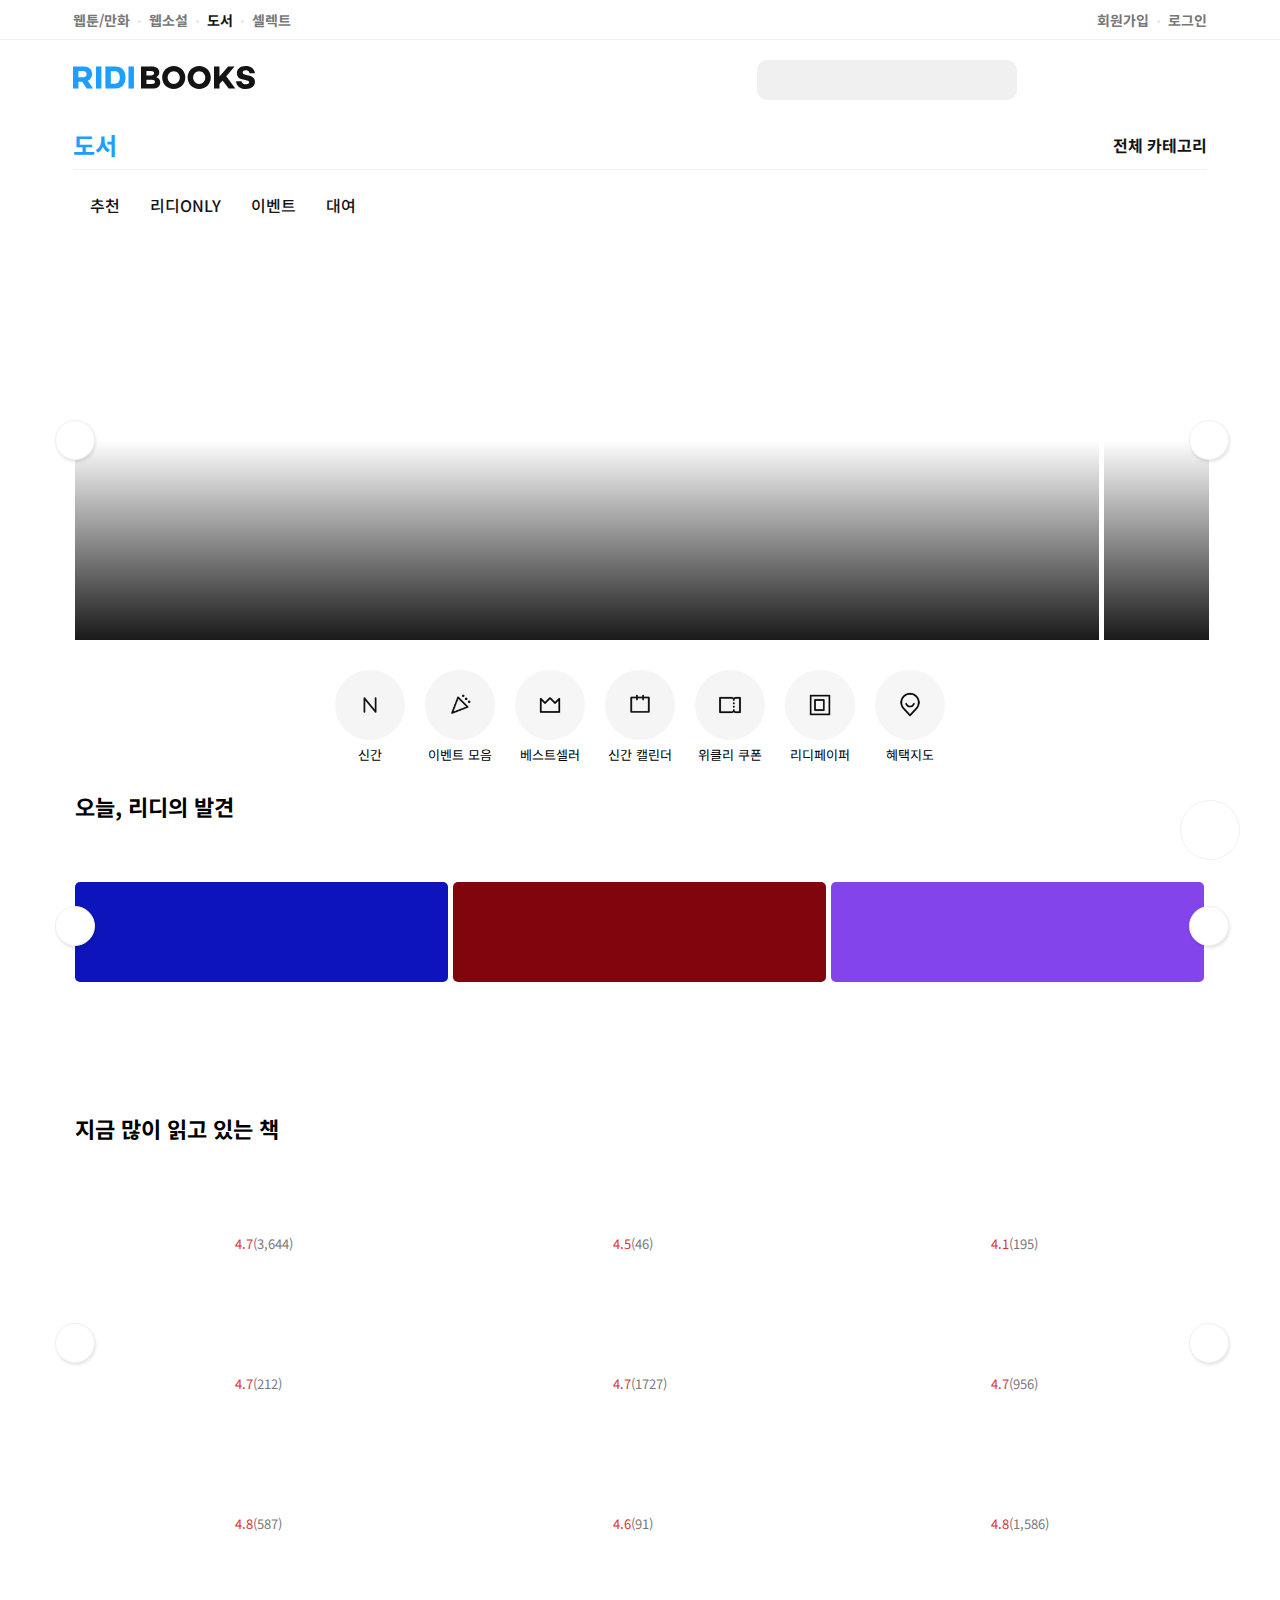
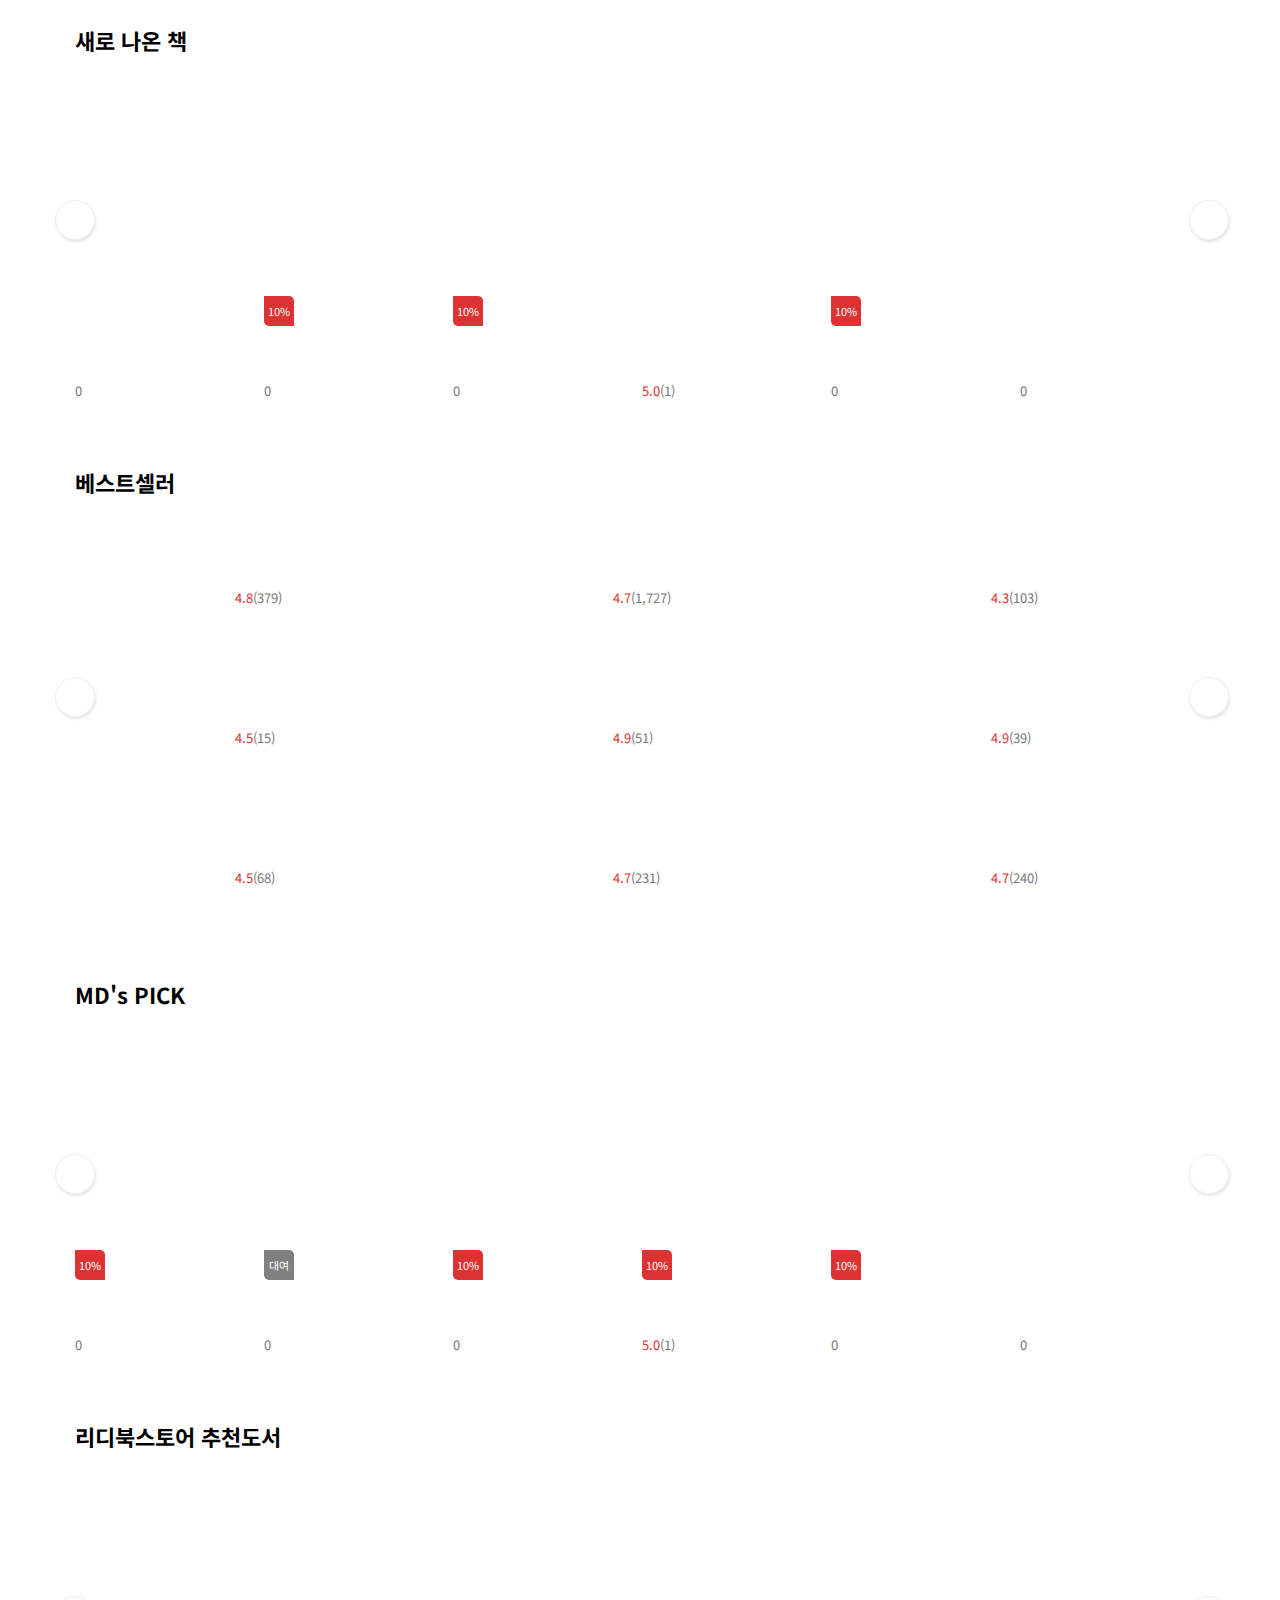
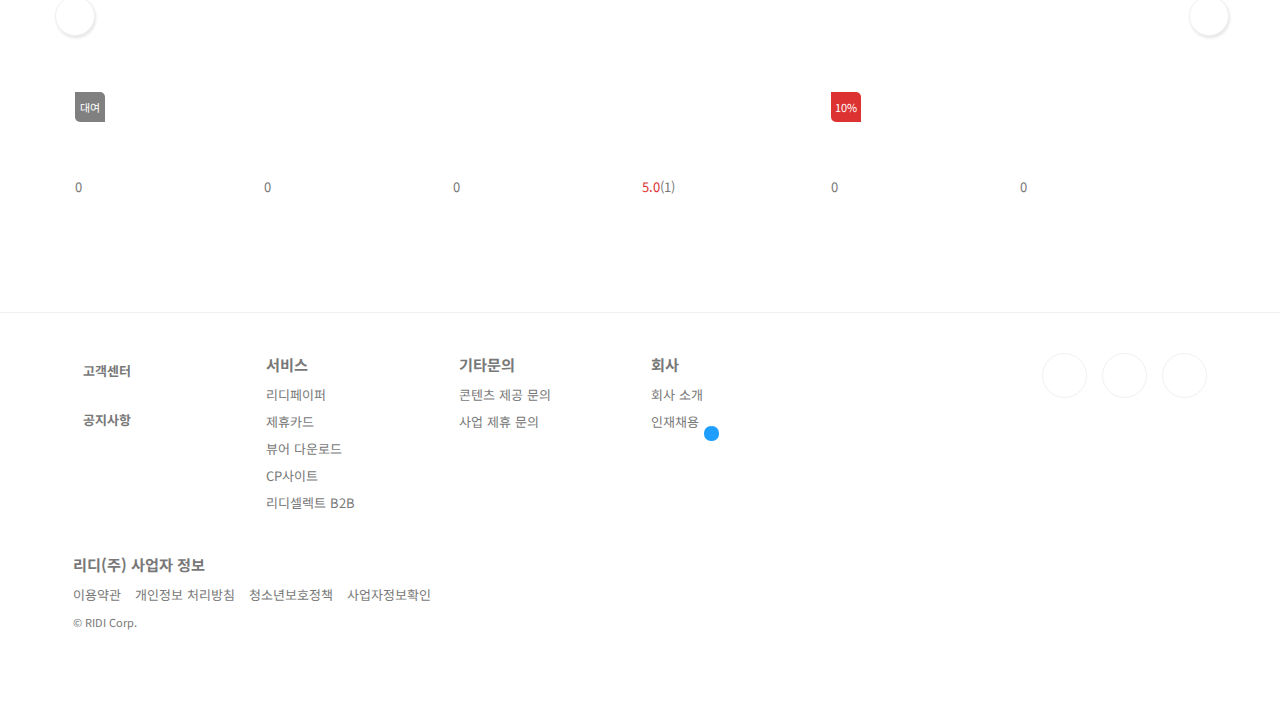
==== commit d1d3f134: "0719_1" ====
--- a/index.html
+++ b/index.html
@@ -65,7 +65,7 @@
             <div class="wrap">
                 <div id="slides">
                     <div id="slideWrap">
-                        <div class="slide" id="slide_1">
+                        <div class="slide" id="slide_1_1">
                             <div class="gradWrap">
                                 <div class="bannerTxt">
                                     <div class="only">only</div>
@@ -78,7 +78,7 @@
                                 </div>
                             </div>
                         </div>
-                        <div class="slide" id="slide_2">
+                        <div class="slide" id="slide_1_2">
                             <div class="gradWrap">
                                 <div class="bannerTxt">
                                     <div class="only">only</div>
@@ -91,7 +91,7 @@
                                 </div>
                             </div>
                         </div>
-                        <div class="slide" id="slide_3">
+                        <div class="slide" id="slide_1_3">
                             <div class="gradWrap">
                                 <div class="bannerTxt">
                                     <div class="only">only</div>
@@ -104,7 +104,7 @@
                                 </div>
                             </div>
                         </div>
-                        <div class="slide" id="slide_4">
+                        <div class="slide" id="slide_1_4">
                             <div class="gradWrap">
                                 <div class="bannerTxt">
                                     <div class="only">only</div>
@@ -117,7 +117,7 @@
                                 </div>
                             </div>
                         </div>
-                        <div class="slide" id="slide_5">
+                        <div class="slide" id="slide_1_5">
                             <div class="gradWrap">
                                 <div class="bannerTxt">
                                     <div class="only">세트</div>
@@ -131,7 +131,7 @@
                                 </div>
                             </div>
                         </div>
-                        <div class="slide" id="slide_6">
+                        <div class="slide" id="slide_1_6">
                             <div class="gradWrap">
                                 <div class="bannerTxt">
                                     <div class="only">셀렉트</div>
@@ -144,7 +144,7 @@
                                 </div>
                             </div>
                         </div>
-                        <div class="slide" id="slide_7">
+                        <div class="slide" id="slide_1_7">
                             <div class="gradWrap">
                                 <div class="bannerTxt">
                                     <div class="only">only</div>
@@ -157,7 +157,7 @@
                                 </div>
                             </div>
                         </div>
-                        <div class="slide" id="slide_8">
+                        <div class="slide" id="slide_1_8">
                             <div class="gradWrap">
                                 <div class="bannerTxt">
                                     <div class="only">only</div>
@@ -171,7 +171,7 @@
                                 </div>
                             </div>
                         </div>
-                        <div class="slide" id="slide_9">
+                        <div class="slide" id="slide_1_9">
                             <div class="gradWrap">
                                 <div class="bannerTxt">
                                     <div class="only">대여</div>
@@ -184,7 +184,7 @@
                                 </div>
                             </div>
                         </div>
-                        <div class="slide" id="slide_10">
+                        <div class="slide" id="slide_1_10">
                             <div class="gradWrap">
                                 <div class="bannerTxt">
                                     <div class="only">only</div>
@@ -624,7 +624,7 @@
                             <div class="textWrap_5">
                                 <div class="title"></div>
                                 <div class="writer"></div>
-                                <div class="star"><span>4.7</span><span>(3,644)</span></div>
+                                <div class="star"><span>4.8</span><span>(379)</span></div>
                             </div>
                         </div>
                         <div class="slide_5" id="slide_5_2">
@@ -633,7 +633,7 @@
                             <div class="textWrap_5">
                                 <div class="title"></div>
                                 <div class="writer"></div>
-                                <div class="star"><span>4.7</span><span>(212)</span></div>
+                                <div class="star"><span>4.5</span><span>(15)</span></div>
                             </div>
                         </div>
                         <div class="slide_5" id="slide_5_3">
@@ -642,7 +642,7 @@
                             <div class="textWrap_5">
                                 <div class="title"></div>
                                 <div class="writer"></div>
-                                <div class="star"><span>4.8</span><span>(587)</span></div>
+                                <div class="star"><span>4.5</span><span>(68)</span></div>
                             </div>
                         </div>
                         <div class="slide_5" id="slide_5_4">
@@ -651,7 +651,7 @@
                             <div class="textWrap_5">
                                 <div class="title"></div>
                                 <div class="writer"></div>
-                                <div class="star"><span>4.5</span><span>(46)</span></div>
+                                <div class="star"><span>4.7</span><span>(1,727)</span></div>
                             </div>
                         </div>
                         <div class="slide_5" id="slide_5_5">
@@ -660,7 +660,7 @@
                             <div class="textWrap_5">
                                 <div class="title"></div>
                                 <div class="writer"></div>
-                                <div class="star"><span>4.7</span><span>(1727)</span></div>
+                                <div class="star"><span>4.9</span><span>(51)</span></div>
                             </div>
                         </div>
                         <div class="slide_5" id="slide_5_6">
@@ -669,7 +669,7 @@
                             <div class="textWrap_5">
                                 <div class="title"></div>
                                 <div class="writer"></div>
-                                <div class="star"><span>4.6</span><span>(91)</span></div>
+                                <div class="star"><span>4.7</span><span>(231)</span></div>
                             </div>
                         </div>
                         <div class="slide_5" id="slide_5_7">
@@ -678,7 +678,7 @@
                             <div class="textWrap_5">
                                 <div class="title"></div>
                                 <div class="writer"></div>
-                                <div class="star"><span>4.1</span><span>(195)</span></div>
+                                <div class="star"><span>4.3</span><span>(103)</span></div>
                             </div>
                         </div>
                         <div class="slide_5" id="slide_5_8">
@@ -687,7 +687,7 @@
                             <div class="textWrap_5">
                                 <div class="title"></div>
                                 <div class="writer"></div>
-                                <div class="star"><span>4.7</span><span>(956)</span></div>
+                                <div class="star"><span>4.9</span><span>(39)</span></div>
                             </div>
                         </div>
                         <div class="slide_5" id="slide_5_9">
@@ -696,7 +696,7 @@
                             <div class="textWrap_5">
                                 <div class="title"></div>
                                 <div class="writer"></div>
-                                <div class="star"><span>4.8</span><span>(1,586)</span></div>
+                                <div class="star"><span>4.7</span><span>(240)</span></div>
                             </div>
                         </div>
                         <div class="slide_5" id="slide_5_10">
@@ -705,61 +705,61 @@
                             <div class="textWrap_5">
                                 <div class="title"></div>
                                 <div class="writer"></div>
+                                <div class="star"><span>4.8</span><span>(239)</span></div>
+                            </div>
+                        </div>
+                        <div class="slide_5" id="slide_5_11">
+                            <div class="cover"></div>
+                            <div class="rank"></div>
+                            <div class="textWrap_5">
+                                <div class="title"></div>
+                                <div class="writer"></div>
+                                <div class="star"><span>4.5</span><span>(15)</span></div>
+                            </div>
+                        </div>
+                        <div class="slide_5" id="slide_5_12">
+                            <div class="cover"></div>
+                            <div class="rank"></div>
+                            <div class="textWrap_5">
+                                <div class="title"></div>
+                                <div class="writer"></div>
+                                <div class="star"><span>4.7</span><span>(15)</span></div>
+                            </div>
+                        </div>
+                        <div class="slide_5" id="slide_5_13">
+                            <div class="cover"></div>
+                            <div class="rank"></div>
+                            <div class="textWrap_5">
+                                <div class="title"></div>
+                                <div class="writer"></div>
+                                <div class="star"><span>5.0</span><span>(4)</span></div>
+                            </div>
+                        </div>
+                        <div class="slide_5" id="slide_5_14">
+                            <div class="cover"></div>
+                            <div class="rank"></div>
+                            <div class="textWrap_5">
+                                <div class="title"></div>
+                                <div class="writer"></div>
+                                <div class="star"><span>5.0</span><span>(3)</span></div>
+                            </div>
+                        </div>
+                        <div class="slide_5" id="slide_5_15">
+                            <div class="cover"></div>
+                            <div class="rank"></div>
+                            <div class="textWrap_5">
+                                <div class="title"></div>
+                                <div class="writer"></div>
                                 <div class="star"><span>4.1</span><span>(23)</span></div>
                             </div>
                         </div>
-                        <div class="slide_5" id="slide_5_11">
-                            <div class="cover"></div>
-                            <div class="rank"></div>
-                            <div class="textWrap_5">
-                                <div class="title"></div>
-                                <div class="writer"></div>
-                                <div class="star"><span>4.8</span><span>(468)</span></div>
-                            </div>
-                        </div>
-                        <div class="slide_5" id="slide_5_12">
-                            <div class="cover"></div>
-                            <div class="rank"></div>
-                            <div class="textWrap_5">
-                                <div class="title"></div>
-                                <div class="writer"></div>
-                                <div class="star"><span>0</span><span>()</span></div>
-                            </div>
-                        </div>
-                        <div class="slide_5" id="slide_5_13">
-                            <div class="cover"></div>
-                            <div class="rank"></div>
-                            <div class="textWrap_5">
-                                <div class="title"></div>
-                                <div class="writer"></div>
-                                <div class="star"><span>4.8</span><span>(379)</span></div>
-                            </div>
-                        </div>
-                        <div class="slide_5" id="slide_5_14">
-                            <div class="cover"></div>
-                            <div class="rank"></div>
-                            <div class="textWrap_5">
-                                <div class="title"></div>
-                                <div class="writer"></div>
-                                <div class="star"><span>4.2</span><span>(38)</span></div>
-                            </div>
-                        </div>
-                        <div class="slide_5" id="slide_5_15">
-                            <div class="cover"></div>
-                            <div class="rank"></div>
-                            <div class="textWrap_5">
-                                <div class="title"></div>
-                                <div class="writer"></div>
-                                <div class="star"><span>4.6</span><span>(167)</span></div>
-                            </div>
-                        </div>
                         <div class="slide_5" id="slide_5_16">
                             <div class="cover"></div>
                             <div class="rank"></div>
                             <div class="textWrap_5">
                                 <div class="title"></div>
                                 <div class="writer"></div>
-                                <div class="star"><span>4.5</span><span>(68)</span></div>
+                                <div class="star"><span>4.7</span><span>(3,667)</span></div>
                             </div>
                         </div>
                         <div class="slide_5" id="slide_5_17">
@@ -768,7 +768,7 @@
                             <div class="textWrap_5">
                                 <div class="title"></div>
                                 <div class="writer"></div>
-                                <div class="star"><span>4.1</span><span>(120)</span></div>
+                                <div class="star"><span>4.1</span><span>(135)</span></div>
                             </div>
                         </div>
                         <div class="slide_5" id="slide_5_18">
@@ -777,20 +777,333 @@
                             <div class="textWrap_5">
                                 <div class="title"></div>
                                 <div class="writer"></div>
-                                <div class="star"><span>4.3</span><span>(8)</span></div>
+                                <div class="star"><span>5.0</span><span>(1)</span></div>
                             </div>
                         </div>
                     </div>
 
                 </div>
                 <ul>
-                    <li id="prev_3"><i class="fa-solid fa-angle-left arrow"></i></li>
-                    <li id="next_3"><i class="fa-solid fa-angle-right arrow"></i></li>
+                    <li id="prev_5"><i class="fa-solid fa-angle-left arrow"></i></li>
+                    <li id="next_5"><i class="fa-solid fa-angle-right arrow"></i></li>
+                </ul>
+            </div>
+        </section>
+        <section id="slide_6">
+            <div class="wrap">
+                <p>MD's PICK<i class="fa-solid fa-chevron-right"></i></p>
+                <div id="slides_6">
+                    <div id="slidesWrap_6">
+                        <div id="slide_6_1" class="slide_6">
+                            <div class="thumb_6"><div class="discount">10%</div></div>
+                            <div class="title_6"></div>
+                            <div class="author_6"></div>
+                            <div class="star_6"><i class='fa-solid fa-star'></i><span></span><span>0</span></div>
+                        </div>
+                        <div id="slide_6_2" class="slide_6">
+                            <div class="thumb_6"><div class="rent">대여</div></div>
+                            <div class="title_6"></div>
+                            <div class="author_6"></div>
+                            <div class="star_6"><i class='fa-solid fa-star'></i><span></span><span>0</span></div>
+                        </div>
+                        <div id="slide_6_3" class="slide_6">
+                            <div class="thumb_6"><div class="discount">10%</div></div>
+                            <div class="title_6"></div>
+                            <div class="author_6"></div>
+                            <div class="star_6"><i class='fa-solid fa-star'></i><span></span><span>0</span></div>
+                        </div>
+                        <div id="slide_6_4" class="slide_6">
+                            <div class="thumb_6"><div class="discount">10%</div></div>
+                            <div class="title_6"></div>
+                            <div class="author_6"></div>
+                            <div class="star_6"><i class='fa-solid fa-star'></i><span>5.0</span><span>(1)</span></div>
+                        </div>
+                        <div id="slide_6_5" class="slide_6">
+                            <div class="thumb_6"><div class="discount">10%</div></div>
+                            <div class="title_6"></div>
+                            <div class="author_6"></div>
+                            <div class="star_6"><i class='fa-solid fa-star'></i><span></span><span>0</span></div>
+                        </div>
+                        <div id="slide_6_6" class="slide_6">
+                            <div class="thumb_6"></div>
+                            <div class="title_6"></div>
+                            <div class="author_6"></div>
+                            <div class="star_6"><i class='fa-solid fa-star'></i><span></span><span>0</span></div>
+                        </div>
+                        <div id="slide_6_7" class="slide_6">
+                            <div class="thumb_6"></div>
+                            <div class="title_6"></div>
+                            <div class="author_6"></div>
+                            <div class="star_6"><i class='fa-solid fa-star'></i><span></span><span>0</span></div>
+                        </div>
+                        <div id="slide_6_8" class="slide_6">
+                            <div class="thumb_6"></div>
+                            <div class="title_6"></div>
+                            <div class="author_6"></div>
+                            <div class="star_6"><i class='fa-solid fa-star'></i><span></span><span>0</span></div>
+                        </div>
+                        <div id="slide_6_9" class="slide_6">
+                            <div class="thumb_6"><div class="discount">10%</div></div>
+                            <div class="title_6"></div>
+                            <div class="author_6"></div>
+                            <div class="star_6"><i class='fa-solid fa-star'></i><span></span><span>0</span></div>
+                        </div>
+                        <div id="slide_6_10" class="slide_6">
+                            <div class="thumb_6"><div class="discount">10%</div></div>
+                            <div class="title_6"></div>
+                            <div class="author_6"></div>
+                            <div class="star_6"><i class='fa-solid fa-star'></i><span></span><span>0</span></div>
+                        </div>
+                        <div id="slide_6_11" class="slide_6">
+                            <div class="thumb_6"><div class="discount">10%</div></div>
+                            <div class="title_6"></div>
+                            <div class="author_6"></div>
+                            <div class="star_6"><i class='fa-solid fa-star'></i><span>5.0</span><span>(1)</span></div>
+                        </div>
+                        <div id="slide_6_12" class="slide_6">
+                            <div class="thumb_6"></div>
+                            <div class="title_6"></div>
+                            <div class="author_6"></div>
+                            <div class="star_6"><i class='fa-solid fa-star'></i><span></span><span>0</span></div>
+                        </div>
+                        <div id="slide_6_13" class="slide_6">
+                            <div class="thumb_6"><div class="discount">10%</div></div>
+                            <div class="title_6"></div>
+                            <div class="author_6"></div>
+                            <div class="star_6"><i class='fa-solid fa-star'></i><span></span><span>0</span></div>
+                        </div>
+                        <div id="slide_6_14" class="slide_6">
+                            <div class="thumb_6"></div>
+                            <div class="title_6"></div>
+                            <div class="author_6"></div>
+                            <div class="star_6"><i class='fa-solid fa-star'></i><span></span><span>0</span></div>
+                        </div>
+                        <div id="slide_6_15" class="slide_6">
+                            <div class="thumb_6"></div>
+                            <div class="title_6"></div>
+                            <div class="author_6"></div>
+                            <div class="star_6"><i class='fa-solid fa-star'></i><span></span><span>0</span></div>
+                        </div>
+                        <div id="slide_6_16" class="slide_6">
+                            <div class="thumb_6"><div class="discount">10%</div></div>
+                            <div class="title_6"></div>
+                            <div class="author_6"></div>
+                            <div class="star_6"><i class='fa-solid fa-star'></i><span></span><span>0</span></div>
+                        </div>
+                        <div id="slide_6_17" class="slide_6">
+                            <div class="thumb_6"></div>
+                            <div class="title_6"></div>
+                            <div class="author_6"></div>
+                            <div class="star_6"><i class='fa-solid fa-star'></i><span></span><span>0</span></div>
+                        </div>
+                        <div id="slide_6_18" class="slide_6">
+                            <div class="thumb_6"><div class="discount">10%</div></div>
+                            <div class="title_6"></div>
+                            <div class="author_6"></div>
+                            <div class="star_6"><i class='fa-solid fa-star'></i><span></span><span>0</span></div>
+                        </div>
+                        <div id="slide_6_19" class="slide_6">
+                            <div class="thumb_6"></div>
+                            <div class="title_6"></div>
+                            <div class="author_6"></div>
+                            <div class="star_6"><i class='fa-solid fa-star'></i><span></span><span>0</span></div>
+                        </div>
+                        <div id="slide_6_20" class="slide_6">
+                            <div class="thumb_6"><div class="discount">10%</div></div>
+                            <div class="title_6"></div>
+                            <div class="author_6"></div>
+                            <div class="star_6"><i class='fa-solid fa-star'></i><span></span><span>0</span></div>
+                        </div>
+                    </div>
+                </div>
+                <ul>
+                    <li id="prev_6"><i class="fa-solid fa-angle-left arrow"></i></li>
+                    <li id="next_6"><i class="fa-solid fa-angle-right arrow"></i></li>
+                </ul>
+            </div>
+        </section>
+        <section id="slide_7">
+            <div class="wrap">
+                <p>리디북스토어 추천도서</p>
+                <div id="slides_7">
+                    <div id="slidesWrap_7">
+                        <div id="slide_7_1" class="slide_7">
+                            <div class="thumb_7"><div class="rent">대여</div></div>
+                            <div class="title_7"></div>
+                            <div class="author_7"></div>
+                            <div class="star_7"><i class='fa-solid fa-star'></i><span></span><span>0</span></div>
+                        </div>
+                        <div id="slide_7_2" class="slide_7">
+                            <div class="thumb_7"></div>
+                            <div class="title_7"></div>
+                            <div class="author_7"></div>
+                            <div class="star_7"><i class='fa-solid fa-star'></i><span></span><span>0</span></div>
+                        </div>
+                        <div id="slide_7_3" class="slide_7">
+                            <div class="thumb_7"></div>
+                            <div class="title_7"></div>
+                            <div class="author_7"></div>
+                            <div class="star_7"><i class='fa-solid fa-star'></i><span></span><span>0</span></div>
+                        </div>
+                        <div id="slide_7_4" class="slide_7">
+                            <div class="thumb_7"></div>
+                            <div class="title_7"></div>
+                            <div class="author_7"></div>
+                            <div class="star_7"><i class='fa-solid fa-star'></i><span>5.0</span><span>(1)</span></div>
+                        </div>
+                        <div id="slide_7_5" class="slide_7">
+                            <div class="thumb_7"><div class="discount">10%</div></div>
+                            <div class="title_7"></div>
+                            <div class="author_7"></div>
+                            <div class="star_7"><i class='fa-solid fa-star'></i><span></span><span>0</span></div>
+                        </div>
+                        <div id="slide_7_6" class="slide_7">
+                            <div class="thumb_7"></div>
+                            <div class="title_7"></div>
+                            <div class="author_7"></div>
+                            <div class="star_7"><i class='fa-solid fa-star'></i><span></span><span>0</span></div>
+                        </div>
+                        <div id="slide_7_7" class="slide_7">
+                            <div class="thumb_7"></div>
+                            <div class="title_7"></div>
+                            <div class="author_7"></div>
+                            <div class="star_7"><i class='fa-solid fa-star'></i><span></span><span>0</span></div>
+                        </div>
+                        <div id="slide_7_8" class="slide_7">
+                            <div class="thumb_7"></div>
+                            <div class="title_7"></div>
+                            <div class="author_7"></div>
+                            <div class="star_7"><i class='fa-solid fa-star'></i><span></span><span>0</span></div>
+                        </div>
+                        <div id="slide_7_9" class="slide_7">
+                            <div class="thumb_7"><div class="rent">대여</div></div>
+                            <div class="title_7"></div>
+                            <div class="author_7"></div>
+                            <div class="star_7"><i class='fa-solid fa-star'></i><span></span><span>0</span></div>
+                        </div>
+                        <div id="slide_7_10" class="slide_7">
+                            <div class="thumb_7"><div class="discount">10%</div></div>
+                            <div class="title_7"></div>
+                            <div class="author_7"></div>
+                            <div class="star_7"><i class='fa-solid fa-star'></i><span></span><span>0</span></div>
+                        </div>
+                        <div id="slide_7_11" class="slide_7">
+                            <div class="thumb_7"></div>
+                            <div class="title_7"></div>
+                            <div class="author_7"></div>
+                            <div class="star_7"><i class='fa-solid fa-star'></i><span>5.0</span><span>(1)</span></div>
+                        </div>
+                        <div id="slide_7_12" class="slide_7">
+                            <div class="thumb_7"></div>
+                            <div class="title_7"></div>
+                            <div class="author_7"></div>
+                            <div class="star_7"><i class='fa-solid fa-star'></i><span></span><span>0</span></div>
+                        </div>
+                        <div id="slide_7_13" class="slide_7">
+                            <div class="thumb_7"><div class="discount">10%</div></div>
+                            <div class="title_7"></div>
+                            <div class="author_7"></div>
+                            <div class="star_7"><i class='fa-solid fa-star'></i><span></span><span>0</span></div>
+                        </div>
+                        <div id="slide_7_14" class="slide_7">
+                            <div class="thumb_7"></div>
+                            <div class="title_7"></div>
+                            <div class="author_7"></div>
+                            <div class="star_7"><i class='fa-solid fa-star'></i><span></span><span>0</span></div>
+                        </div>
+                        <div id="slide_7_15" class="slide_7">
+                            <div class="thumb_7"></div>
+                            <div class="title_7"></div>
+                            <div class="author_7"></div>
+                            <div class="star_7"><i class='fa-solid fa-star'></i><span></span><span>0</span></div>
+                        </div>
+                        <div id="slide_7_16" class="slide_7">
+                            <div class="thumb_7"><div class="rent">대여</div></div>
+                            <div class="title_7"></div>
+                            <div class="author_7"></div>
+                            <div class="star_7"><i class='fa-solid fa-star'></i><span></span><span>0</span></div>
+                        </div>
+                        <div id="slide_7_17" class="slide_7">
+                            <div class="thumb_7"></div>
+                            <div class="title_7"></div>
+                            <div class="author_7"></div>
+                            <div class="star_7"><i class='fa-solid fa-star'></i><span></span><span>0</span></div>
+                        </div>
+                        <div id="slide_7_18" class="slide_7">
+                            <div class="thumb_7"><div class="discount">10%</div></div>
+                            <div class="title_7"></div>
+                            <div class="author_7"></div>
+                            <div class="star_7"><i class='fa-solid fa-star'></i><span></span><span>0</span></div>
+                        </div>
+                        <div id="slide_7_19" class="slide_7">
+                            <div class="thumb_7"></div>
+                            <div class="title_7"></div>
+                            <div class="author_7"></div>
+                            <div class="star_7"><i class='fa-solid fa-star'></i><span></span><span>0</span></div>
+                        </div>
+                        <div id="slide_7_20" class="slide_7">
+                            <div class="thumb_7"><div class="discount">10%</div></div>
+                            <div class="title_7"></div>
+                            <div class="author_7"></div>
+                            <div class="star_7"><i class='fa-solid fa-star'></i><span></span><span>0</span></div>
+                        </div>
+                    </div>
+                </div>
+                <ul>
+                    <li id="prev_7"><i class="fa-solid fa-angle-left arrow"></i></li>
+                    <li id="next_7"><i class="fa-solid fa-angle-right arrow"></i></li>
                 </ul>
             </div>
         </section>
     </div>
-    <footer></footer>
+    <footer>
+        <div class="wrap">
+            <div id="footIcon">
+                <div><i class="fa-solid fa-headset fa-fw"></i>고객센터</div>
+                <div><i class="fa-solid fa-volume-low fa-fw"></i>공지사항</div>
+            </div>
+            <div id="service">
+                <h3>서비스</h3>
+                <ul>
+                    <li>리디페이퍼</li>
+                    <li>제휴카드</li>
+                    <li>뷰어 다운로드</li>
+                    <li>CP사이트</li>
+                    <li>리디셀렉트 B2B</li>
+                </ul>
+            </div>
+            <div id="etc">
+                <h3>기타문의</h3>
+                <ul>
+                    <li>콘텐츠 제공 문의</li>
+                    <li>사업 제휴 문의</li>
+                </ul>
+            </div>
+            <div id="company">
+                <h3>회사</h3>
+                <ul>
+                    <li>회사 소개</li>
+                    <li>인재채용<div id="new">N</div></li>
+                </ul>
+            </div>
+            <div id="sns">
+                <div><i class="fa-brands fa-facebook-f"></i></div>
+                <div><i class="fa-brands fa-instagram"></i></div>
+                <div><i class="fa-brands fa-google-play"></i></div>
+            </div>
+            <div id="copy">
+                <h3>리디(주) 사업자 정보</h3>
+                <ul>
+                    <li>이용약관</li>
+                    <li>개인정보 처리방침</li>
+                    <li>청소년보호정책</li>
+                    <li>사업자정보확인</li>
+                </ul>
+                <p>&copy; RIDI Corp.</p>
+            </div>
+        </div>
+    </footer>
+    <div id="top"><i class="fa-solid fa-arrow-up"></i></div>
     <script src="javascript/index.js"></script>
 </body>
 </html>
--- a/css/index.css
+++ b/css/index.css
@@ -240,11 +240,11 @@
   opacity: 0.4;
 }
 
-#prev, #prev_2, #prev_3, #prev_4 {
+#prev, #prev_2, #prev_3, #prev_4, #prev_5, #prev_6, #prev_7 {
   left: -20px;
 }
 
-#next, #next_2, #next_3, #next_4 {
+#next, #next_2, #next_3, #next_4, #next_5, #next_6, #next_7 {
   right: -20px;
 }
 
@@ -291,7 +291,7 @@
   margin-right: 3px;
 }
 
-#slide_5 p:last-of-type, #slide_8 p:last-of-type {
+#slide_1_5 p:last-of-type, #slide_1_8 p:last-of-type {
   opacity: 0.4;
   font-size: 12px;
 }
@@ -640,6 +640,7 @@
   height: 260px;
   border-radius: 5px;
   position: relative;
+  cursor: pointer;
 }
 #slides_4 #slidesWrap_4 .slide_4 .thumb_4 img {
   width: 100% !important;
@@ -655,6 +656,7 @@
   height: 20px;
   font-size: 16px;
   font-weight: 700;
+  cursor: pointer;
 }
 #slides_4 #slidesWrap_4 .slide_4 .author_4 {
   margin-top: 5px;
@@ -662,6 +664,10 @@
   height: 20px;
   font-size: 14px;
   color: #787878;
+  cursor: pointer;
+}
+#slides_4 #slidesWrap_4 .slide_4 .author_4:hover {
+  opacity: 0.4;
 }
 #slides_4 #slidesWrap_4 .slide_4 .star_4 {
   margin-top: 5px;
@@ -803,4 +809,356 @@
 }
 #slides_5 #slidesWrap_5 .slide_5 .textWrap_5 .star span:nth-of-type(2) {
   color: #787878;
+}
+
+#slide_6 {
+  margin-top: 50px;
+}
+#slide_6 .wrap {
+  position: relative;
+}
+#slide_6 .wrap li {
+  width: 40px;
+  height: 40px;
+  background: white;
+  position: absolute;
+  top: 50%;
+  border: 1px solid #f0f0f0;
+  transform: translateY(-50%);
+  border-radius: 50%;
+  display: flex;
+  align-items: center;
+  justify-content: center;
+  cursor: pointer;
+  box-shadow: 1px 2px 3px rgba(0, 0, 0, 0.1);
+}
+#slide_6 .wrap li:hover i {
+  opacity: 0.4;
+}
+#slide_6 .wrap > p {
+  font-size: 22px;
+  font-weight: 700;
+  margin-bottom: 10px;
+  cursor: pointer;
+}
+
+#slides_6 {
+  width: 100%;
+  height: 350px;
+  overflow: hidden;
+}
+#slides_6 #slidesWrap_6 {
+  width: 1000%;
+  height: 100%;
+}
+#slides_6 #slidesWrap_6 .slide_6 {
+  float: left;
+  width: 189px;
+  height: 100%;
+  padding-right: 5px;
+  display: flex;
+  flex-direction: column;
+}
+#slides_6 #slidesWrap_6 .slide_6 .thumb_6 {
+  width: 100%;
+  height: 260px;
+  border-radius: 5px;
+  position: relative;
+  cursor: pointer;
+}
+#slides_6 #slidesWrap_6 .slide_6 .thumb_6 img {
+  width: 100% !important;
+  height: 100% !important;
+  border-radius: 5px;
+  background-position: center !important;
+  background-size: cover !important;
+  background-repeat: no-repeat !important;
+}
+#slides_6 #slidesWrap_6 .slide_6 .title_6 {
+  margin-top: 5px;
+  width: 100%;
+  height: 20px;
+  font-size: 16px;
+  cursor: pointer;
+  font-weight: 700;
+}
+#slides_6 #slidesWrap_6 .slide_6 .author_6 {
+  margin-top: 5px;
+  width: 100%;
+  height: 20px;
+  font-size: 14px;
+  cursor: pointer;
+  color: #787878;
+}
+#slides_6 #slidesWrap_6 .slide_6 .author_6:hover {
+  opacity: 0.4;
+}
+#slides_6 #slidesWrap_6 .slide_6 .star_6 {
+  margin-top: 5px;
+  width: 100%;
+  height: 20px;
+  font-size: 13px;
+  color: #dc3232;
+}
+#slides_6 #slidesWrap_6 .slide_6 .star_6 span:nth-of-type(1) {
+  color: #dc3232;
+}
+#slides_6 #slidesWrap_6 .slide_6 .star_6 span:nth-of-type(2) {
+  color: #787878;
+}
+
+.rent {
+  width: 30px;
+  height: 30px;
+  position: absolute;
+  bottom: 0;
+  left: 0;
+  background: grey;
+  color: white;
+  border-radius: 0 5px 0 5px;
+  font-size: 11px;
+  display: flex;
+  align-items: center;
+  justify-content: center;
+}
+
+#slide_7 {
+  margin-top: 50px;
+}
+#slide_7 .wrap {
+  position: relative;
+}
+#slide_7 .wrap li {
+  width: 40px;
+  height: 40px;
+  background: white;
+  position: absolute;
+  top: 50%;
+  border: 1px solid #f0f0f0;
+  transform: translateY(-50%);
+  border-radius: 50%;
+  display: flex;
+  align-items: center;
+  justify-content: center;
+  cursor: pointer;
+  box-shadow: 1px 2px 3px rgba(0, 0, 0, 0.1);
+}
+#slide_7 .wrap li:hover i {
+  opacity: 0.4;
+}
+#slide_7 .wrap > p {
+  font-size: 22px;
+  font-weight: 700;
+  margin-bottom: 10px;
+  cursor: pointer;
+}
+
+#slides_7 {
+  width: 100%;
+  height: 350px;
+  overflow: hidden;
+}
+#slides_7 #slidesWrap_7 {
+  width: 1000%;
+  height: 100%;
+}
+#slides_7 #slidesWrap_7 .slide_7 {
+  float: left;
+  width: 189px;
+  height: 100%;
+  padding-right: 5px;
+  display: flex;
+  flex-direction: column;
+}
+#slides_7 #slidesWrap_7 .slide_7 .thumb_7 {
+  width: 100%;
+  height: 260px;
+  border-radius: 5px;
+  position: relative;
+  cursor: pointer;
+}
+#slides_7 #slidesWrap_7 .slide_7 .thumb_7 img {
+  width: 100% !important;
+  height: 100% !important;
+  border-radius: 5px;
+  background-position: center !important;
+  background-size: cover !important;
+  background-repeat: no-repeat !important;
+}
+#slides_7 #slidesWrap_7 .slide_7 .title_7 {
+  margin-top: 5px;
+  width: 100%;
+  height: 20px;
+  font-size: 16px;
+  cursor: pointer;
+  font-weight: 700;
+}
+#slides_7 #slidesWrap_7 .slide_7 .author_7 {
+  margin-top: 5px;
+  width: 100%;
+  height: 20px;
+  font-size: 14px;
+  cursor: pointer;
+  color: #787878;
+}
+#slides_7 #slidesWrap_7 .slide_7 .author_7:hover {
+  opacity: 0.4;
+}
+#slides_7 #slidesWrap_7 .slide_7 .star_7 {
+  margin-top: 5px;
+  width: 100%;
+  height: 20px;
+  font-size: 13px;
+  color: #dc3232;
+}
+#slides_7 #slidesWrap_7 .slide_7 .star_7 span:nth-of-type(1) {
+  color: #dc3232;
+}
+#slides_7 #slidesWrap_7 .slide_7 .star_7 span:nth-of-type(2) {
+  color: #787878;
+}
+
+footer {
+  margin-top: 100px;
+  width: 100%;
+  height: 400px;
+  border-top: 1px solid #f0f0f0;
+}
+footer .wrap {
+  padding: 40px 0;
+  display: flex;
+  flex-wrap: wrap;
+}
+footer .wrap #footIcon {
+  width: 17%;
+  height: 160px;
+  color: #787878;
+  font-size: 13px;
+  font-weight: 700;
+}
+footer .wrap #footIcon i {
+  font-size: 20px;
+  margin-right: 10px;
+}
+footer .wrap #footIcon div {
+  margin-bottom: 20px;
+}
+footer .wrap #service {
+  width: 17%;
+  height: 160px;
+  font-size: 13px;
+  color: #787878;
+}
+footer .wrap #service h3 {
+  font-weight: 700;
+  margin-bottom: 10px;
+}
+footer .wrap #service li {
+  cursor: pointer;
+  margin-bottom: 8px;
+}
+footer .wrap #etc {
+  width: 17%;
+  height: 160px;
+  font-size: 13px;
+  color: #787878;
+}
+footer .wrap #etc h3 {
+  font-weight: 700;
+  margin-bottom: 10px;
+}
+footer .wrap #etc li {
+  cursor: pointer;
+  margin-bottom: 8px;
+}
+footer .wrap #company {
+  width: 17%;
+  height: 160px;
+  font-size: 13px;
+  color: #787878;
+}
+footer .wrap #company h3 {
+  font-weight: 700;
+  margin-bottom: 10px;
+}
+footer .wrap #company li {
+  cursor: pointer;
+  margin-bottom: 8px;
+}
+footer .wrap #company #new {
+  display: inline-block;
+  margin-left: 5px;
+  width: 15px;
+  height: 15px;
+  font-size: 1px;
+  color: white;
+  background: #1e9eff;
+  border-radius: 7px;
+  text-align: center;
+}
+footer .wrap #sns {
+  width: 32%;
+  height: 160px;
+  color: #787878;
+  display: flex;
+  justify-content: flex-end;
+}
+footer .wrap #sns div {
+  width: 45px;
+  height: 45px;
+  border-radius: 50%;
+  border: 1px solid #f0f0f0;
+  display: flex;
+  align-items: center;
+  justify-content: center;
+  margin-left: 15px;
+}
+footer .wrap #copy {
+  width: 100%;
+  height: auto;
+  color: #787878;
+  font-size: 13px;
+  display: flex;
+  flex-direction: column;
+  padding-top: 40px;
+}
+footer .wrap #copy h3 {
+  cursor: pointer;
+}
+footer .wrap #copy li {
+  margin: 10px 0;
+  float: left;
+  cursor: pointer;
+}
+footer .wrap #copy li:not(:last-of-type)::after {
+  content: "";
+  width: 1px;
+  height: 100%;
+  background: #787878;
+  margin: 0px 7px;
+}
+footer .wrap #copy p {
+  font-size: 11px;
+}
+
+body {
+  position: relative;
+}
+
+#top {
+  position: fixed;
+  right: 40px;
+  bottom: 40px;
+  width: 60px;
+  height: 60px;
+  border: 1px solid #f0f0f0;
+  border-radius: 50%;
+  background: white;
+  cursor: pointer;
+  display: flex;
+  align-items: center;
+  justify-content: center;
+}
+#top i {
+  font-size: 30px;
 }